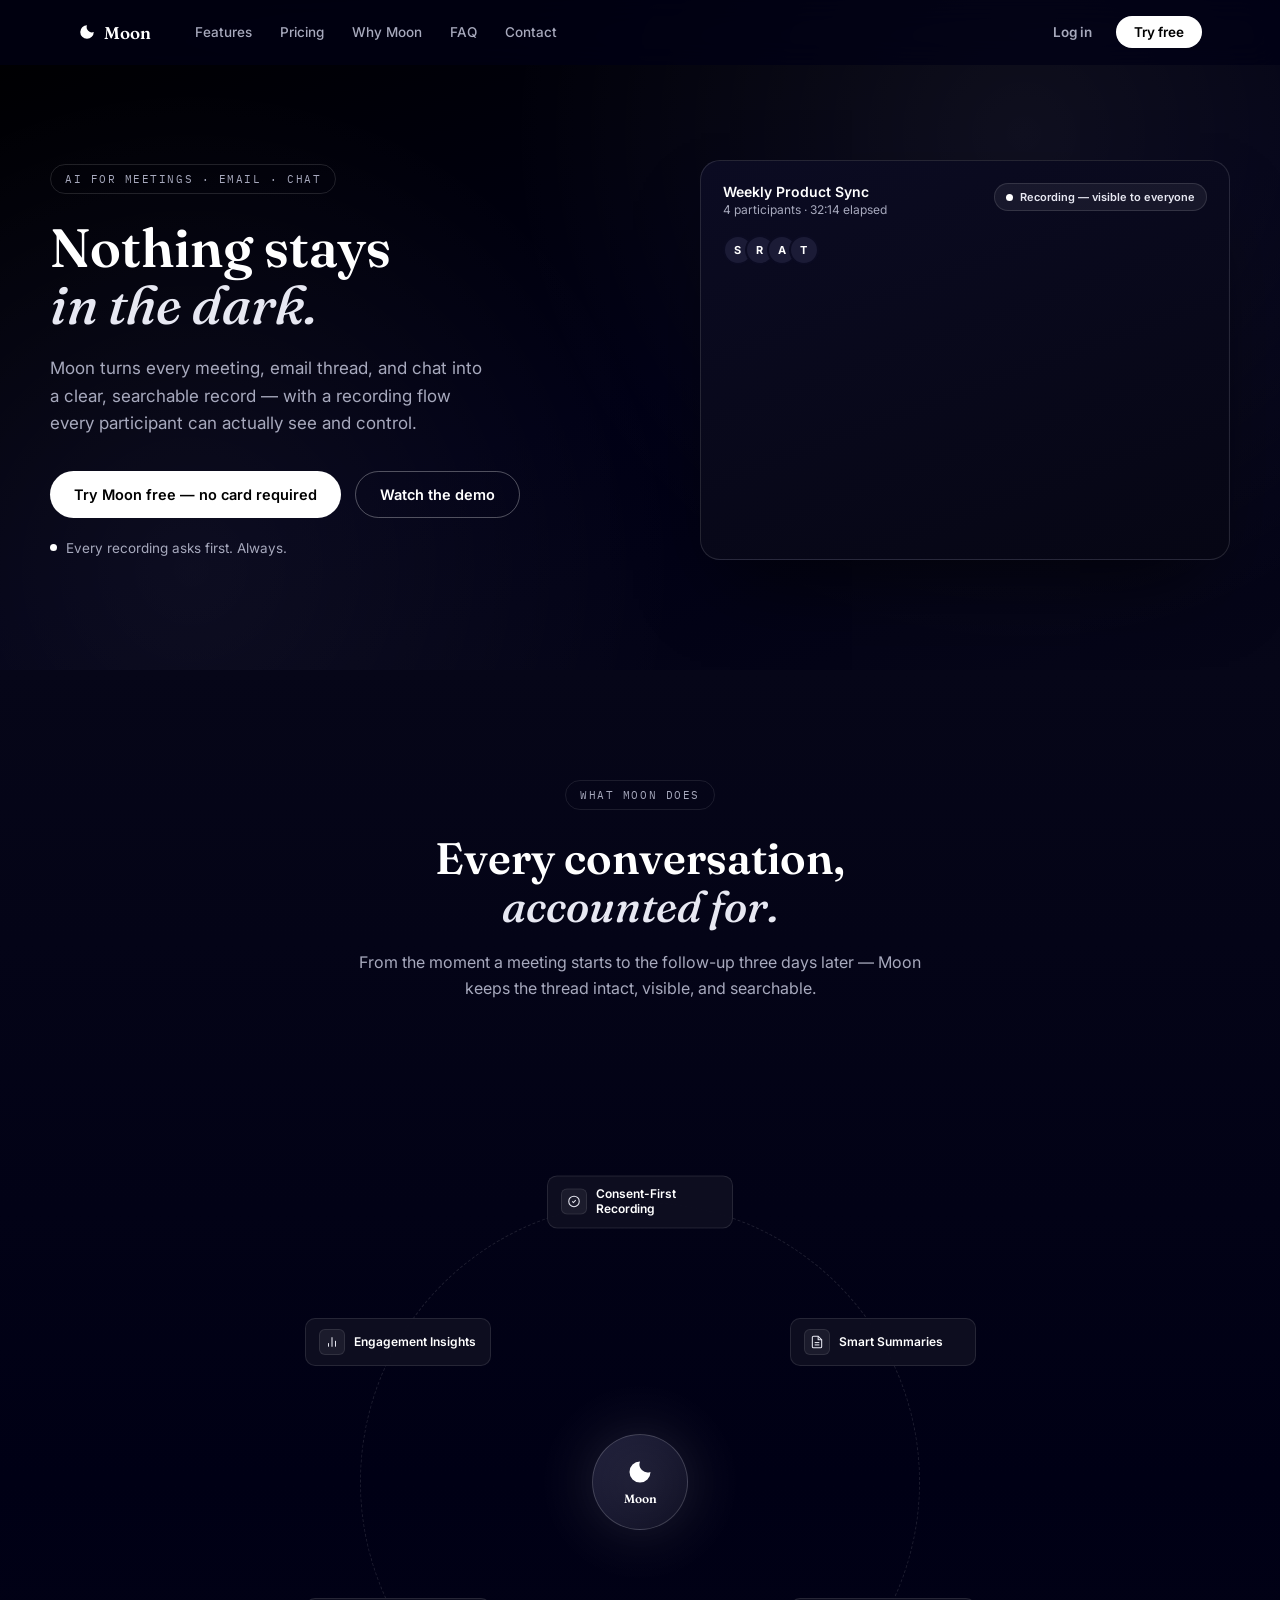
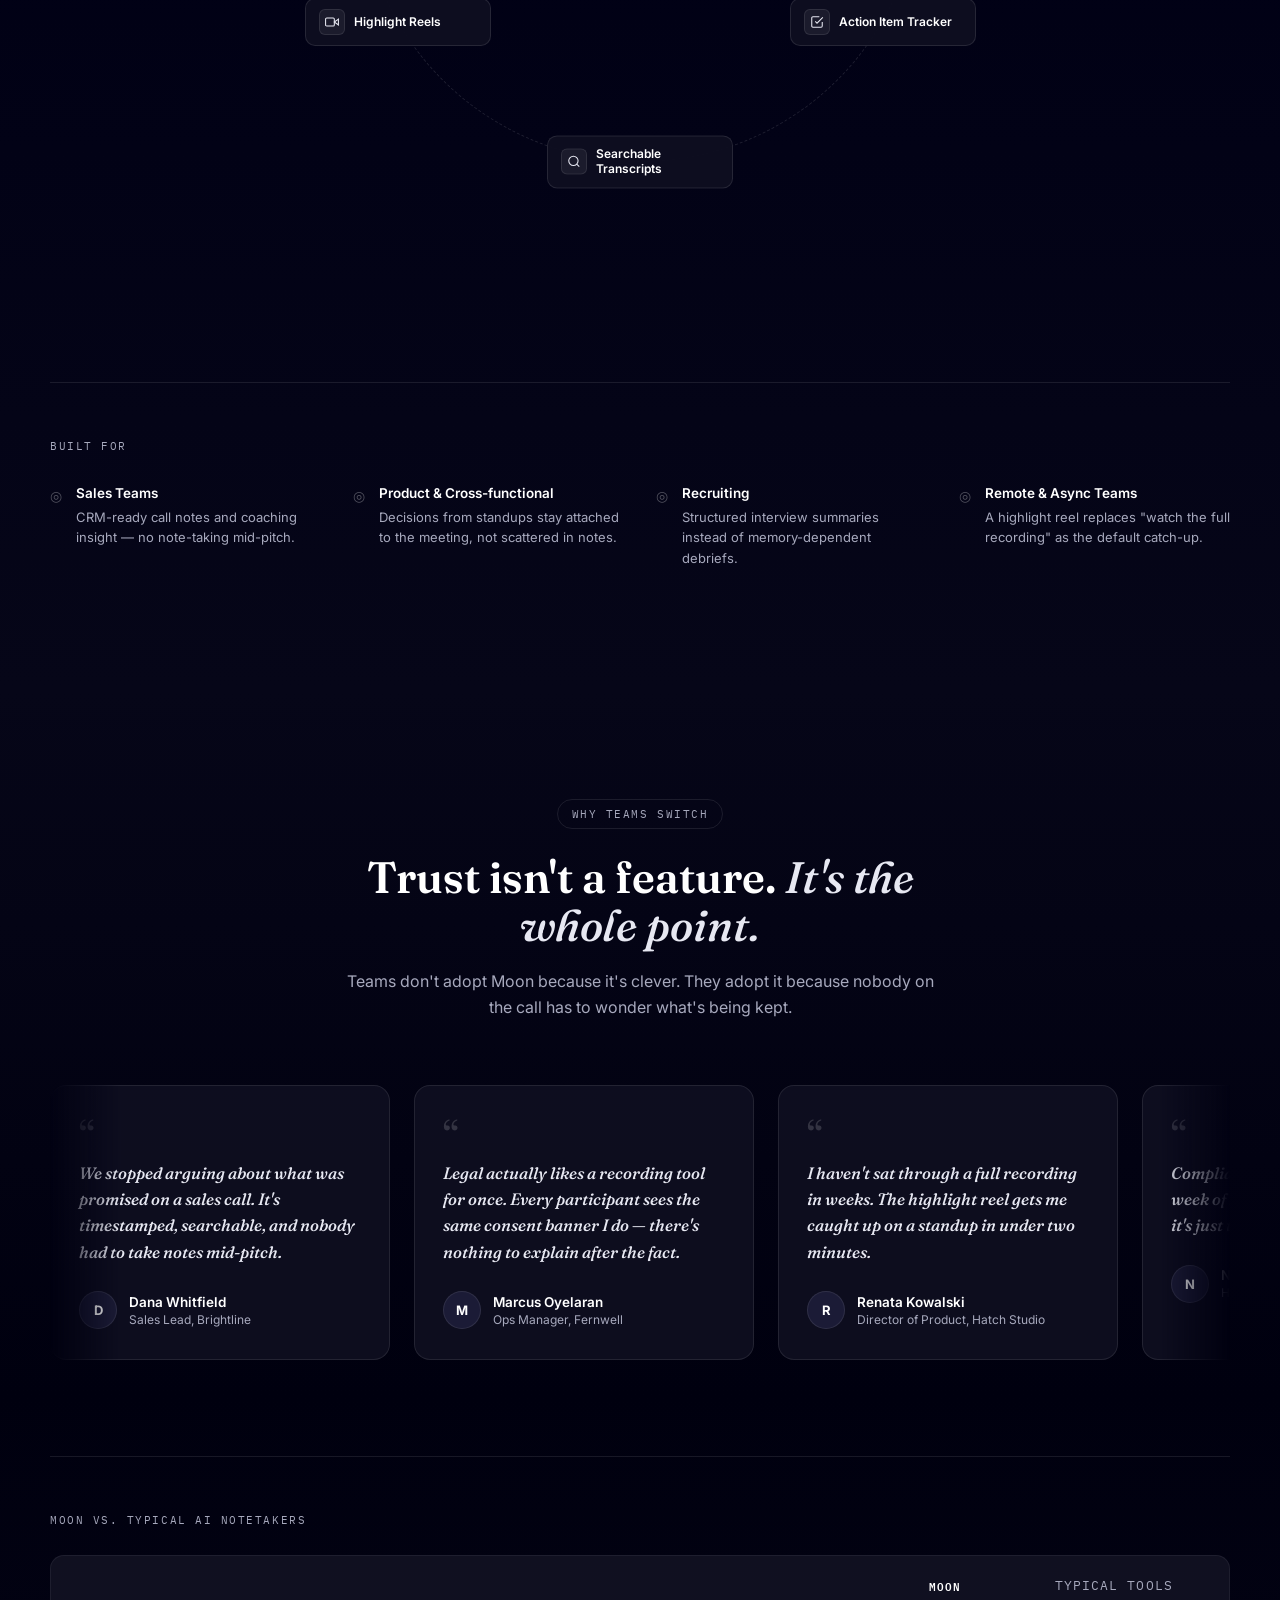
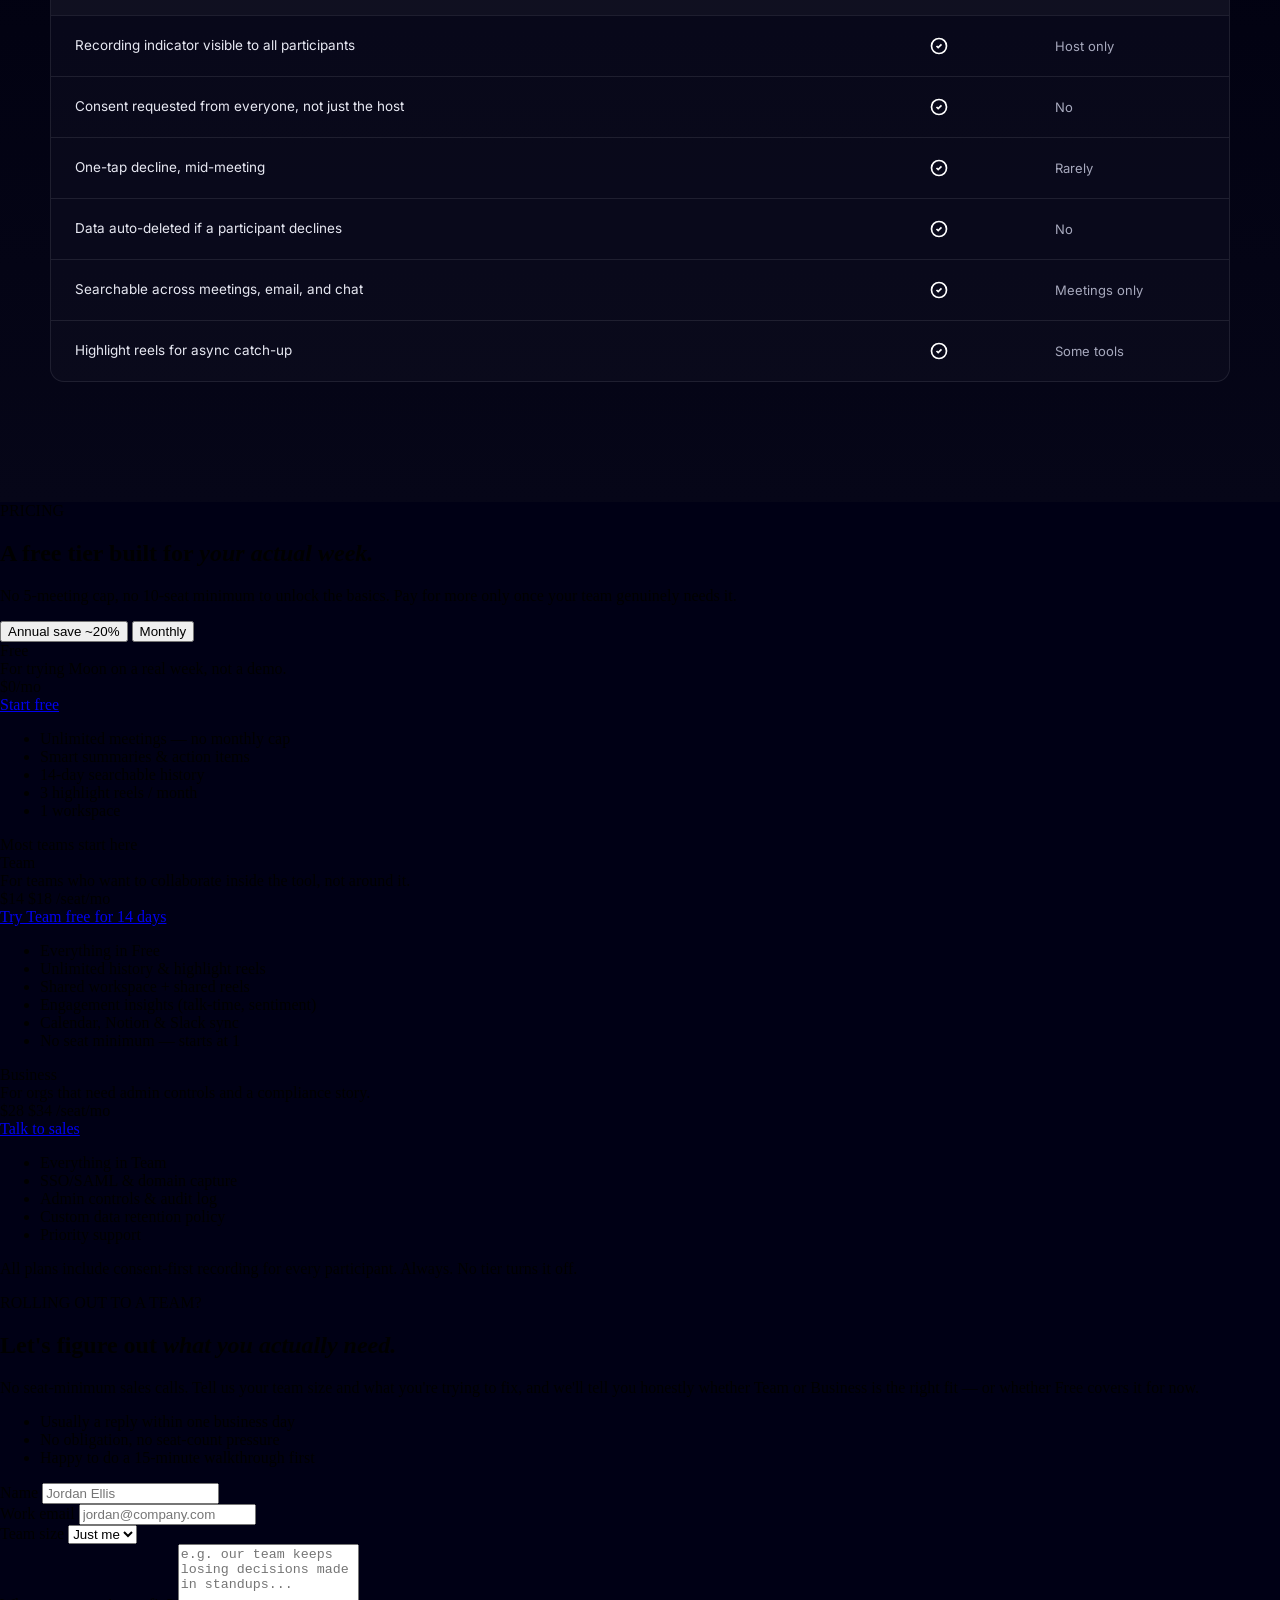
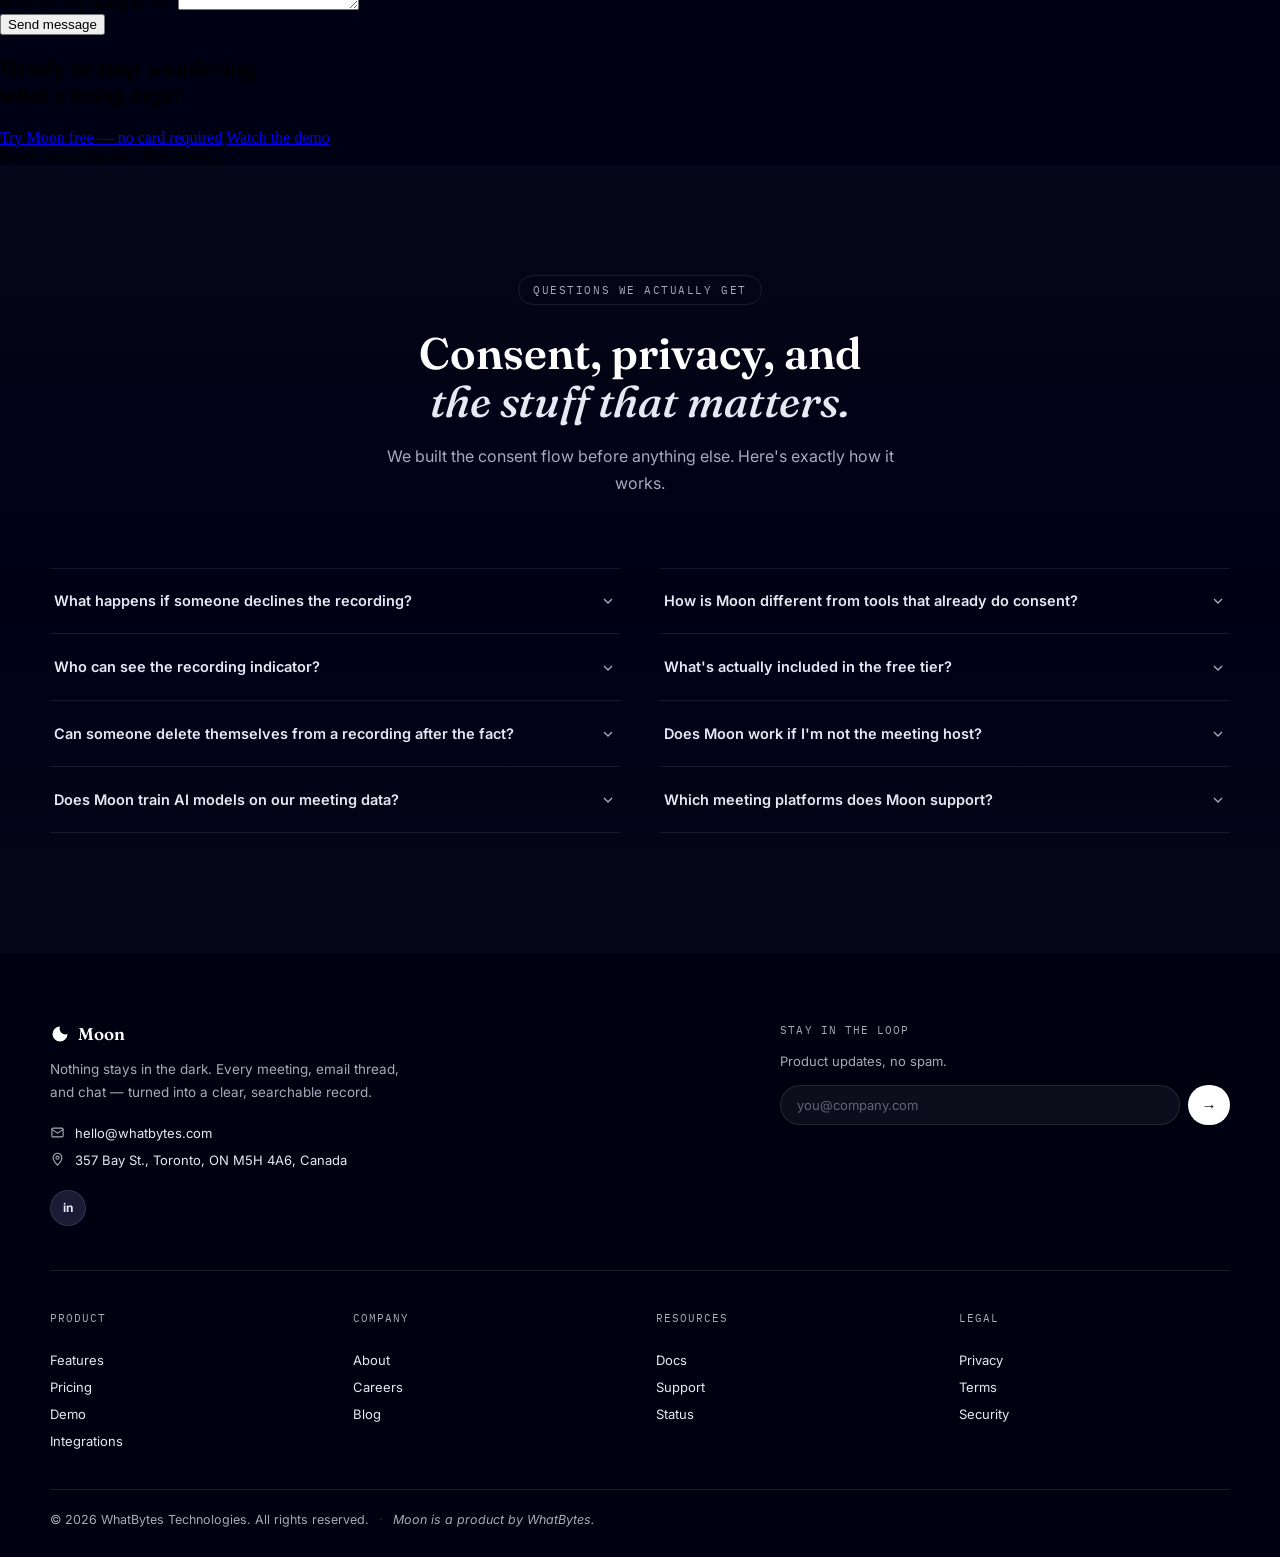
==== index.html @ 9cfecbdf "Add files via upload" ====
<!DOCTYPE html>
<html lang="en">
<head>
  <meta charset="UTF-8">
  <meta name="viewport" content="width=device-width, initial-scale=1.0">
  <meta name="description" content="Moon turns every meeting, email thread, and chat into a clear, searchable record — with a recording flow every participant can actually see and control.">
  <title>Moon — Nothing stays in the dark.</title>
  <style>
    /* Global reset / base — keeps sections stitched flush */
    *, *::before, *::after { box-sizing: border-box; }
    html { scroll-behavior: smooth; }
    body {
      margin: 0;
      padding: 0;
      background: #000015;
      -webkit-font-smoothing: antialiased;
      -moz-osx-font-smoothing: grayscale;
    }
    /* Push hero content below sticky nav */
    #mhHero { padding-top: calc(96px + 64px); }
    /* Offset anchor targets so sticky nav doesn't cover them */
    [id] { scroll-margin-top: 80px; }
  </style>
</head>
<body>



<!-- ===================== NAVBAR ===================== -->
<header class="mnav-header" id="mnavHeader">
  <div class="mnav-wrap">
    <a class="mnav-logo" href="#">
      <svg width="18" height="18" viewBox="0 0 24 24"><path d="M12 3a9 9 0 1 0 9 9 7 7 0 0 1-9-9z" fill="#fff"/></svg>
      <span>Moon</span>
    </a>

    <nav class="mnav-links" id="mnavLinks" aria-label="Primary navigation">
      <a href="#mfFeatures">Features</a>
      <a href="#mprPricing">Pricing</a>
      <a href="#msSocial">Why Moon</a>
      <a href="#mfaqSection">FAQ</a>
      <a href="#mcoContact">Contact</a>
    </nav>

    <div class="mnav-actions">
      <a href="#" class="mnav-btn-ghost">Log in</a>
      <a href="#" class="mnav-btn-primary">Try free</a>
    </div>

    <button class="mnav-burger" id="mnavBurger" aria-label="Open menu" aria-expanded="false" aria-controls="mnavLinks">
      <span></span><span></span><span></span>
    </button>
  </div>
</header>

<style>
@import url('https://fonts.googleapis.com/css2?family=Fraunces:ital,opsz,wght@0,9..144,600;1,9..144,500&family=Inter:wght@400;500;600;700&family=IBM+Plex+Mono:wght@500&display=swap');

.mnav-header {
  --line: rgba(255,255,255,0.1);
  --white: #fff;
  --muted: #A7A9BD;
  position: fixed;
  top: 0; left: 0; right: 0;
  z-index: 100;
  background: rgba(0, 0, 21, 0.72);
  backdrop-filter: blur(14px);
  -webkit-backdrop-filter: blur(14px);
  border-bottom: 1px solid transparent;
  transition: border-color 0.3s ease, background 0.3s ease;
  font-family: 'Inter', sans-serif;
  box-sizing: border-box;
}
.mnav-header * { box-sizing: border-box; }

.mnav-header.mnav-scrolled {
  background: rgba(0, 0, 21, 0.92);
  border-bottom-color: var(--line);
}

.mnav-wrap {
  max-width: 1180px;
  margin: 0 auto;
  padding: 0 28px;
  height: 64px;
  display: flex;
  align-items: center;
  gap: 32px;
}

.mnav-logo {
  display: flex;
  align-items: center;
  gap: 8px;
  font-family: 'Fraunces', serif;
  font-weight: 600;
  font-size: 17px;
  color: var(--white);
  text-decoration: none;
  flex-shrink: 0;
}
.mnav-logo:hover { opacity: 0.85; }

.mnav-links {
  display: flex;
  align-items: center;
  gap: 4px;
  flex: 1;
}
.mnav-links a {
  font-size: 13.5px;
  font-weight: 500;
  color: var(--muted);
  text-decoration: none;
  padding: 7px 12px;
  border-radius: 999px;
  transition: color 0.2s ease, background 0.2s ease;
}
.mnav-links a:hover {
  color: var(--white);
  background: rgba(255,255,255,0.06);
}

.mnav-actions {
  display: flex;
  align-items: center;
  gap: 8px;
  flex-shrink: 0;
}
.mnav-btn-ghost {
  font-size: 13.5px;
  font-weight: 600;
  color: var(--muted);
  text-decoration: none;
  padding: 8px 16px;
  border-radius: 999px;
  transition: color 0.2s ease;
}
.mnav-btn-ghost:hover { color: var(--white); }

.mnav-btn-primary {
  font-size: 13.5px;
  font-weight: 600;
  color: #000;
  background: var(--white);
  text-decoration: none;
  padding: 8px 18px;
  border-radius: 999px;
  transition: transform 0.2s ease, opacity 0.2s ease;
}
.mnav-btn-primary:hover { transform: translateY(-1px); opacity: 0.92; }

/* Burger (mobile only) */
.mnav-burger {
  display: none;
  flex-direction: column;
  justify-content: center;
  gap: 5px;
  width: 36px; height: 36px;
  background: transparent;
  border: none;
  cursor: pointer;
  padding: 6px;
  margin-left: auto;
}
.mnav-burger span {
  display: block;
  height: 1.5px;
  background: var(--white);
  border-radius: 2px;
  transition: transform 0.25s ease, opacity 0.25s ease;
}

/* open state */
.mnav-header.mnav-open .mnav-burger span:nth-child(1) { transform: translateY(6.5px) rotate(45deg); }
.mnav-header.mnav-open .mnav-burger span:nth-child(2) { opacity: 0; }
.mnav-header.mnav-open .mnav-burger span:nth-child(3) { transform: translateY(-6.5px) rotate(-45deg); }

@media (max-width: 860px) {
  .mnav-burger { display: flex; }
  .mnav-actions { display: none; }

  .mnav-links {
    position: fixed;
    top: 64px; left: 0; right: 0;
    flex-direction: column;
    align-items: flex-start;
    gap: 0;
    background: rgba(0,0,21,0.97);
    backdrop-filter: blur(16px);
    -webkit-backdrop-filter: blur(16px);
    border-bottom: 1px solid var(--line);
    padding: 16px 18px 24px;
    transform: translateY(-110%);
    opacity: 0;
    pointer-events: none;
    transition: transform 0.35s cubic-bezier(.2,.8,.2,1), opacity 0.25s ease;
  }
  .mnav-header.mnav-open .mnav-links {
    transform: translateY(0);
    opacity: 1;
    pointer-events: auto;
  }
  .mnav-links a {
    width: 100%;
    padding: 13px 14px;
    font-size: 15px;
    border-radius: 10px;
  }
  .mnav-links::after {
    content: '';
    display: block;
    height: 1px;
    background: var(--line);
    margin: 10px 14px 14px;
    width: calc(100% - 28px);
  }
}

@media (max-width: 480px) {
  .mnav-wrap { padding: 0 18px; }
}
</style>

<script>
(function(){
  var header = document.getElementById('mnavHeader');
  var burger = document.getElementById('mnavBurger');

  // Scroll state
  window.addEventListener('scroll', function(){
    if(window.scrollY > 20){
      header.classList.add('mnav-scrolled');
    } else {
      header.classList.remove('mnav-scrolled');
    }
  }, { passive: true });

  // Mobile menu toggle
  burger.addEventListener('click', function(){
    var isOpen = header.classList.toggle('mnav-open');
    burger.setAttribute('aria-expanded', isOpen ? 'true' : 'false');
  });

  // Close on nav link click (mobile)
  document.querySelectorAll('.mnav-links a').forEach(function(link){
    link.addEventListener('click', function(){
      header.classList.remove('mnav-open');
      burger.setAttribute('aria-expanded', 'false');
    });
  });
})();
</script>

<!-- ===================== HERO ===================== -->
<section class="mh-hero" id="mhHero">
  <div class="mh-bg-glow"></div>
  <div class="mh-wrap">
    <div class="mh-copy">
      <span class="mh-eyebrow">AI FOR MEETINGS · EMAIL · CHAT</span>
      <h1 class="mh-headline">Nothing stays<br><em>in the dark.</em></h1>
      <p class="mh-sub">Moon turns every meeting, email thread, and chat into a clear, searchable record — with a recording flow every participant can actually see and control.</p>
      <div class="mh-ctas">
        <a href="#" class="mh-btn mh-btn-primary">Try Moon free — no card required</a>
        <a href="#" class="mh-btn mh-btn-ghost">Watch the demo</a>
      </div>
      <div class="mh-trust"><span class="mh-trust-dot"></span>Every recording asks first. Always.</div>
    </div>

    <div class="mh-stage">
      <div class="mh-call" id="mhCall">
        <div class="mh-call-head">
          <div>
            <div class="mh-call-title">Weekly Product Sync</div>
            <div class="mh-call-sub">4 participants · 32:14 elapsed</div>
          </div>
          <div class="mh-rec-pill" id="mhRecPill"><span class="mh-rec-dot"></span><span>Recording — visible to everyone</span></div>
        </div>

        <div class="mh-avatars">
          <div class="mh-av">S</div>
          <div class="mh-av">R</div>
          <div class="mh-av">A</div>
          <div class="mh-av">T</div>
        </div>

        <div class="mh-modal" id="mhModal">
          <p class="mh-modal-text">Moon would like to record this meeting — visible to all participants.</p>
          <div class="mh-modal-actions">
            <button class="mh-modal-decline">Decline</button>
            <button class="mh-modal-allow" id="mhAllowBtn">Allow</button>
          </div>
          <div class="mh-cursor" id="mhCursor"></div>
        </div>

        <div class="mh-assistant" id="mhAssistant">
          <div class="mh-assistant-head">
            <svg width="16" height="16" viewBox="0 0 24 24"><path d="M12 3a9 9 0 1 0 9 9 7 7 0 0 1-9-9z" fill="#fff"/></svg>
            <span>Moon</span>
          </div>
          <div class="mh-assistant-msg" id="mhMsg"></div>
          <div class="mh-options" id="mhOptions">
            <div class="mh-option">Watch highlight reel</div>
            <div class="mh-option">Flashcards from past meetings</div>
            <div class="mh-option">Pending tasks</div>
          </div>
        </div>
      </div>
    </div>
  </div>
</section>

<style>
@import url('https://fonts.googleapis.com/css2?family=Fraunces:ital,opsz,wght@0,9..144,600;0,9..144,700;1,9..144,500&family=Inter:wght@400;500;600;700&family=IBM+Plex+Mono:wght@500&display=swap');

.mh-hero{
  --navy:#000015;
  --navy2:#0B0B22;
  --line:rgba(255,255,255,0.12);
  --white:#FFFFFF;
  --muted:#A7A9BD;
  position:relative;
  background:
    radial-gradient(circle at 80% 20%, rgba(255,255,255,0.06), transparent 45%),
    linear-gradient(160deg, #000000 0%, var(--navy) 55%, #060618 100%);
  padding:96px 28px 110px;
  overflow:hidden;
  font-family:'Inter',sans-serif;
  box-sizing:border-box;
}
.mh-hero *{box-sizing:border-box;}
.mh-bg-glow{
  position:absolute; inset:0; pointer-events:none;
  background:radial-gradient(circle at 15% 85%, rgba(255,255,255,0.05), transparent 40%);
}
.mh-wrap{
  position:relative; z-index:1;
  max-width:1180px; margin:0 auto;
  display:grid; grid-template-columns:1.05fr 0.95fr; gap:64px; align-items:center;
}
.mh-eyebrow{
  display:inline-block; font-family:'IBM Plex Mono',monospace; font-size:11px; letter-spacing:0.14em;
  color:var(--muted); border:1px solid var(--line); padding:7px 14px; border-radius:999px; margin-bottom:26px;
}
.mh-headline{
  font-family:'Fraunces',serif; font-weight:600; font-size:54px; line-height:1.05; color:var(--white);
  margin:0 0 22px;
}
.mh-headline em{ font-style:italic; font-weight:500; color:#E7E8F2; }
.mh-sub{
  font-size:17px; line-height:1.6; color:var(--muted); max-width:440px; margin:0 0 34px;
}
.mh-ctas{ display:flex; gap:14px; flex-wrap:wrap; margin-bottom:22px; }
.mh-btn{
  display:inline-flex; align-items:center; justify-content:center; padding:14px 24px; border-radius:999px;
  font-family:'Inter',sans-serif; font-weight:600; font-size:14.5px; text-decoration:none; transition:transform .2s ease, opacity .2s ease;
  white-space:nowrap;
}
.mh-btn:hover{ transform:translateY(-2px); }
.mh-btn-primary{ background:var(--white); color:#000; }
.mh-btn-ghost{ background:transparent; color:var(--white); border:1px solid rgba(255,255,255,0.3); }
.mh-trust{ display:flex; align-items:center; gap:9px; font-size:13.5px; color:var(--muted); }
.mh-trust-dot{
  width:7px; height:7px; border-radius:50%; background:#fff;
  box-shadow:0 0 0 0 rgba(255,255,255,0.5); animation:mhPulse 2s infinite;
}

/* ---- stage / call card ---- */
.mh-stage{ position:relative; }
.mh-call{
  background:linear-gradient(160deg, var(--navy2), #060614);
  border:1px solid var(--line); border-radius:20px; padding:22px;
  box-shadow:0 40px 80px -30px rgba(0,0,0,0.7);
  position:relative; min-height:400px; overflow:hidden;
}
.mh-call-head{ display:flex; justify-content:space-between; align-items:flex-start; margin-bottom:18px; gap:10px; flex-wrap:wrap; }
.mh-call-title{ font-size:14px; font-weight:600; color:var(--white); }
.mh-call-sub{ font-size:12px; color:var(--muted); margin-top:2px; }
.mh-rec-pill{
  display:flex; align-items:center; gap:7px; background:rgba(255,255,255,0.06); border:1px solid var(--line);
  color:#E7E8F2; padding:6px 11px; border-radius:999px; font-size:11px; font-weight:600;
  opacity:0; transition:opacity .5s ease;
}
.mh-rec-pill.mh-show{ opacity:1; }
.mh-rec-dot{ width:7px; height:7px; border-radius:50%; background:#fff; animation:mhPulse 1.7s infinite; }
.mh-avatars{ display:flex; margin-bottom:18px; }
.mh-av{
  width:30px; height:30px; border-radius:50%; background:#1B1B36; border:2px solid var(--navy2); margin-left:-8px;
  display:flex; align-items:center; justify-content:center; font-size:11px; font-weight:700; color:#fff;
}
.mh-av:first-child{ margin-left:0; }

/* ---- consent modal ---- */
.mh-modal{
  position:absolute; left:22px; right:22px; bottom:22px;
  background:rgba(15,15,32,0.92); backdrop-filter:blur(6px);
  border:1px solid var(--line); border-radius:14px; padding:20px;
  transform:translateY(140%); opacity:0; transition:transform .55s cubic-bezier(.2,.8,.2,1), opacity .4s ease;
}
.mh-modal.mh-show{ transform:translateY(0); opacity:1; }
.mh-modal-text{ font-size:13.5px; color:#E7E8F2; margin:0 0 16px; line-height:1.5; }
.mh-modal-actions{ display:flex; gap:10px; }
.mh-modal-decline, .mh-modal-allow{
  font-family:'Inter',sans-serif; font-size:12.5px; font-weight:600; padding:9px 16px; border-radius:999px; cursor:pointer; border:none;
}
.mh-modal-decline{ background:transparent; border:1px solid rgba(255,255,255,0.25); color:var(--muted); }
.mh-modal-allow{ background:var(--white); color:#000; position:relative; }
.mh-modal-allow.mh-clicked{ animation:mhClick .25s ease; }
.mh-cursor{
  position:absolute; width:14px; height:14px; border-radius:50%;
  background:rgba(255,255,255,0.9); box-shadow:0 0 0 4px rgba(255,255,255,0.15);
  opacity:0; pointer-events:none; transition:left .9s cubic-bezier(.4,0,.2,1), top .9s cubic-bezier(.4,0,.2,1), opacity .3s ease;
  z-index:5;
}
.mh-cursor.mh-show{ opacity:1; }

/* ---- assistant panel ---- */
.mh-assistant{
  position:absolute; top:108px; right:0; bottom:0; width:78%;
  background:linear-gradient(160deg, #0E0E26, #050512);
  border-left:1px solid var(--line); border-top:1px solid var(--line); padding:20px;
  transform:translateX(100%); transition:transform .6s cubic-bezier(.2,.8,.2,1);
}
.mh-assistant.mh-show{ transform:translateX(0); }
.mh-assistant-head{ display:flex; align-items:center; gap:8px; color:#fff; font-weight:600; font-size:13px; margin-bottom:22px; }
.mh-assistant-msg{
  font-family:'Fraunces',serif; font-style:italic; font-size:19px; color:#fff; min-height:32px; margin-bottom:24px;
}
.mh-assistant-msg::after{ content:''; }
.mh-options{ display:flex; flex-direction:column; gap:10px; }
.mh-option{
  background:rgba(255,255,255,0.05); border:1px solid var(--line); border-radius:10px; padding:12px 14px;
  font-size:12.5px; color:#E7E8F2; opacity:0; transform:translateY(8px); transition:opacity .4s ease, transform .4s ease, background .2s ease;
}
.mh-option:hover{ background:rgba(255,255,255,0.09); }
.mh-option.mh-show{ opacity:1; transform:translateY(0); }

@keyframes mhPulse{
  0%{ box-shadow:0 0 0 0 rgba(255,255,255,0.45); }
  70%{ box-shadow:0 0 0 9px rgba(255,255,255,0); }
  100%{ box-shadow:0 0 0 0 rgba(255,255,255,0); }
}
@keyframes mhClick{
  0%{ transform:scale(1); } 50%{ transform:scale(0.92); } 100%{ transform:scale(1); }
}

@media (max-width:900px){
  .mh-wrap{ grid-template-columns:1fr; gap:48px; }
  .mh-headline{ font-size:38px; }
  .mh-call{ min-height:360px; }
}
@media (max-width:480px){
  .mh-hero{ padding:72px 18px 80px; }
  .mh-headline{ font-size:32px; }
  .mh-btn{ width:100%; }
  .mh-ctas{ flex-direction:column; }
}
</style>

<script>
(function(){
  var call = document.getElementById('mhCall');
  var modal = document.getElementById('mhModal');
  var cursor = document.getElementById('mhCursor');
  var allowBtn = document.getElementById('mhAllowBtn');
  var recPill = document.getElementById('mhRecPill');
  var assistant = document.getElementById('mhAssistant');
  var msgEl = document.getElementById('mhMsg');
  var optionsWrap = document.getElementById('mhOptions');
  var options = optionsWrap.querySelectorAll('.mh-option');

  var message = "Hey — what do you need?";

  function resetStage(){
    modal.classList.remove('mh-show');
    cursor.classList.remove('mh-show');
    allowBtn.classList.remove('mh-clicked');
    recPill.classList.remove('mh-show');
    assistant.classList.remove('mh-show');
    msgEl.textContent = '';
    options.forEach(function(o){ o.classList.remove('mh-show'); });
  }

  function typeMessage(text, el, speed, cb){
    var i = 0;
    function step(){
      if(i <= text.length){
        el.textContent = text.slice(0, i);
        i++;
        setTimeout(step, speed);
      } else if (cb) { cb(); }
    }
    step();
  }

  function placeCursorOnAllow(){
    var callRect = call.getBoundingClientRect();
    var btnRect = allowBtn.getBoundingClientRect();
    cursor.style.left = (btnRect.left - callRect.left + btnRect.width/2 - 7) + 'px';
    cursor.style.top = (btnRect.top - callRect.top - 30) + 'px';
    cursor.classList.add('mh-show');
    requestAnimationFrame(function(){
      requestAnimationFrame(function(){
        cursor.style.left = (btnRect.left - callRect.left + btnRect.width/2 - 7) + 'px';
        cursor.style.top = (btnRect.top - callRect.top + btnRect.height/2 - 7) + 'px';
      });
    });
  }

  function runLoop(){
    resetStage();
    setTimeout(function(){ modal.classList.add('mh-show'); }, 600);
    setTimeout(function(){ placeCursorOnAllow(); }, 1500);
    setTimeout(function(){
      allowBtn.classList.add('mh-clicked');
      modal.classList.remove('mh-show');
      cursor.classList.remove('mh-show');
    }, 2500);
    setTimeout(function(){ recPill.classList.add('mh-show'); }, 2950);
    setTimeout(function(){ assistant.classList.add('mh-show'); }, 3600);
    setTimeout(function(){ typeMessage(message, msgEl, 35); }, 4200);
    setTimeout(function(){
      options.forEach(function(o, idx){
        setTimeout(function(){ o.classList.add('mh-show'); }, idx * 150);
      });
    }, 5600);
    setTimeout(runLoop, 9200);
  }

  // pause loop when off-screen to save resources
  var started = false;
  var obs = new IntersectionObserver(function(entries){
    entries.forEach(function(e){
      if(e.isIntersecting && !started){ started = true; runLoop(); }
    });
  }, { threshold: 0.2 });
  obs.observe(call);
})();
</script>

<!-- ===================== FEATURES ===================== -->
<section class="mf-features" id="mfFeatures">
  <div class="mf-wrap">

    <div class="mf-header">
      <span class="mf-eyebrow">WHAT MOON DOES</span>
      <h2 class="mf-headline">Every conversation, <em>accounted for.</em></h2>
      <p class="mf-sub">From the moment a meeting starts to the follow-up three days later — Moon keeps the thread intact, visible, and searchable.</p>
    </div>

    <div class="mf-orbit-scene">
      <div class="mf-orbit-ring"></div>

      <div class="mf-moon-center">
        <div class="mf-moon-glow"></div>
        <div class="mf-moon-core">
          <svg width="28" height="28" viewBox="0 0 24 24"><path d="M12 3a9 9 0 1 0 9 9 7 7 0 0 1-9-9z" fill="#fff"/></svg>
          <span>Moon</span>
        </div>
      </div>

      <!-- 12 o'clock -->
      <div class="mf-feat mf-feat--12">
        <div class="mf-feat-inner">
          <div class="mf-feat-icon"><svg width="14" height="14" viewBox="0 0 24 24" fill="none" stroke="currentColor" stroke-width="1.8"><circle cx="12" cy="12" r="9"/><path d="M9 12l2 2 4-4"/></svg></div>
          <div class="mf-feat-title">Consent-First Recording</div>
        </div>
        <div class="mf-feat-desc">Visible indicator + one-tap opt-out for every participant, every time.</div>
      </div>

      <!-- 2 o'clock -->
      <div class="mf-feat mf-feat--2">
        <div class="mf-feat-inner">
          <div class="mf-feat-icon"><svg width="14" height="14" viewBox="0 0 24 24" fill="none" stroke="currentColor" stroke-width="1.8"><path d="M14 2H6a2 2 0 0 0-2 2v16a2 2 0 0 0 2 2h12a2 2 0 0 0 2-2V8z"/><polyline points="14 2 14 8 20 8"/><line x1="16" y1="13" x2="8" y2="13"/><line x1="16" y1="17" x2="8" y2="17"/></svg></div>
          <div class="mf-feat-title">Smart Summaries</div>
        </div>
        <div class="mf-feat-desc">Decisions & next steps, exportable to Notion or doc in one click.</div>
      </div>

      <!-- 4 o'clock -->
      <div class="mf-feat mf-feat--4">
        <div class="mf-feat-inner">
          <div class="mf-feat-icon"><svg width="14" height="14" viewBox="0 0 24 24" fill="none" stroke="currentColor" stroke-width="1.8"><polyline points="9 11 12 14 22 4"/><path d="M21 12v7a2 2 0 0 1-2 2H5a2 2 0 0 1-2-2V5a2 2 0 0 1 2-2h11"/></svg></div>
          <div class="mf-feat-title">Action Item Tracker</div>
        </div>
        <div class="mf-feat-desc">Auto-detected tasks, assigned to an owner and synced to your team's tools.</div>
      </div>

      <!-- 6 o'clock -->
      <div class="mf-feat mf-feat--6">
        <div class="mf-feat-inner">
          <div class="mf-feat-icon"><svg width="14" height="14" viewBox="0 0 24 24" fill="none" stroke="currentColor" stroke-width="1.8"><circle cx="11" cy="11" r="8"/><line x1="21" y1="21" x2="16.65" y2="16.65"/></svg></div>
          <div class="mf-feat-title">Searchable Transcripts</div>
        </div>
        <div class="mf-feat-desc">Jump to any moment said, across every meeting you've ever had.</div>
      </div>

      <!-- 8 o'clock -->
      <div class="mf-feat mf-feat--8">
        <div class="mf-feat-inner">
          <div class="mf-feat-icon"><svg width="14" height="14" viewBox="0 0 24 24" fill="none" stroke="currentColor" stroke-width="1.8"><polygon points="23 7 16 12 23 17 23 7"/><rect x="1" y="5" width="15" height="14" rx="2" ry="2"/></svg></div>
          <div class="mf-feat-title">Highlight Reels</div>
        </div>
        <div class="mf-feat-desc">2-min auto recap of any meeting, shareable in one click.</div>
      </div>

      <!-- 10 o'clock -->
      <div class="mf-feat mf-feat--10">
        <div class="mf-feat-inner">
          <div class="mf-feat-icon"><svg width="14" height="14" viewBox="0 0 24 24" fill="none" stroke="currentColor" stroke-width="1.8"><path d="M18 20V10"/><path d="M12 20V4"/><path d="M6 20v-6"/></svg></div>
          <div class="mf-feat-title">Engagement Insights</div>
        </div>
        <div class="mf-feat-desc">Talk-time & sentiment trends so teams run better meetings.</div>
      </div>

    </div>

    <!-- Use cases -->
    <div class="mf-usecases">
      <div class="mf-usecases-label">BUILT FOR</div>
      <div class="mf-usecases-grid">
        <div class="mf-usecase"><span class="mf-usecase-icon">◎</span><div><div class="mf-usecase-title">Sales Teams</div><div class="mf-usecase-desc">CRM-ready call notes and coaching insight — no note-taking mid-pitch.</div></div></div>
        <div class="mf-usecase"><span class="mf-usecase-icon">◎</span><div><div class="mf-usecase-title">Product & Cross-functional</div><div class="mf-usecase-desc">Decisions from standups stay attached to the meeting, not scattered in notes.</div></div></div>
        <div class="mf-usecase"><span class="mf-usecase-icon">◎</span><div><div class="mf-usecase-title">Recruiting</div><div class="mf-usecase-desc">Structured interview summaries instead of memory-dependent debriefs.</div></div></div>
        <div class="mf-usecase"><span class="mf-usecase-icon">◎</span><div><div class="mf-usecase-title">Remote & Async Teams</div><div class="mf-usecase-desc">A highlight reel replaces "watch the full recording" as the default catch-up.</div></div></div>
      </div>
    </div>

  </div>
</section>

<style>
@import url('https://fonts.googleapis.com/css2?family=Fraunces:ital,opsz,wght@0,9..144,600;1,9..144,500&family=Inter:wght@400;500;600;700&family=IBM+Plex+Mono:wght@500&display=swap');

.mf-features {
  --navy: #000015;
  --line: rgba(255,255,255,0.09);
  --white: #fff;
  --muted: #A7A9BD;
  background: linear-gradient(180deg, #060618 0%, var(--navy) 50%, #060618 100%);
  padding: 110px 28px 120px;
  font-family: 'Inter', sans-serif;
  box-sizing: border-box;
}
.mf-features * { box-sizing: border-box; }
.mf-wrap { max-width: 1180px; margin: 0 auto; }

.mf-header { text-align: center; max-width: 600px; margin: 0 auto 80px; }
.mf-eyebrow {
  display: inline-block; font-family: 'IBM Plex Mono', monospace;
  font-size: 11px; letter-spacing: 0.14em; color: var(--muted);
  border: 1px solid var(--line); padding: 7px 14px; border-radius: 999px; margin-bottom: 24px;
}
.mf-headline { font-family: 'Fraunces', serif; font-weight: 600; font-size: 44px; line-height: 1.1; color: var(--white); margin: 0 0 18px; }
.mf-headline em { font-style: italic; font-weight: 500; color: #E7E8F2; }
.mf-sub { font-size: 16px; line-height: 1.65; color: var(--muted); margin: 0; }

/* Orbit scene — 800x800 box, orbit radius 280px, center at 400,400 */
.mf-orbit-scene {
  position: relative;
  width: 800px;
  height: 800px;
  margin: 0 auto 100px;
}

.mf-orbit-ring {
  position: absolute;
  top: 50%; left: 50%;
  width: 560px; height: 560px;
  margin-top: -280px; margin-left: -280px;
  border-radius: 50%;
  border: 1px dashed rgba(255,255,255,0.11);
  pointer-events: none;
}

.mf-moon-center {
  position: absolute; top: 50%; left: 50%;
  transform: translate(-50%, -50%);
  z-index: 2;
}
.mf-moon-glow {
  position: absolute; top: 50%; left: 50%;
  transform: translate(-50%,-50%);
  width: 200px; height: 200px; border-radius: 50%;
  background: radial-gradient(circle, rgba(255,255,255,0.06) 0%, transparent 70%);
  pointer-events: none;
}
.mf-moon-core {
  width: 96px; height: 96px; border-radius: 50%;
  background: linear-gradient(135deg, #1a1a35, #0a0a1f);
  border: 1px solid rgba(255,255,255,0.18);
  display: flex; flex-direction: column; align-items: center; justify-content: center; gap: 5px;
  box-shadow: 0 0 40px rgba(255,255,255,0.05);
}
.mf-moon-core span { font-family: 'Fraunces', serif; font-size: 12px; font-weight: 600; color: #fff; }

/* Cards */
.mf-feat {
  position: absolute;
  width: 186px;
  background: rgba(14,14,32,0.95);
  border: 1px solid rgba(255,255,255,0.1);
  border-radius: 10px;
  padding: 10px 13px;
  cursor: default;
  transition: border-color 0.2s ease, box-shadow 0.2s ease;
}
.mf-feat:hover {
  border-color: rgba(255,255,255,0.26);
  box-shadow: 0 0 18px rgba(255,255,255,0.04);
}
.mf-feat-inner { display: flex; align-items: center; gap: 9px; }
.mf-feat-icon {
  width: 26px; height: 26px; border-radius: 6px;
  background: rgba(255,255,255,0.06); border: 1px solid rgba(255,255,255,0.09);
  display: flex; align-items: center; justify-content: center;
  color: #E7E8F2; flex-shrink: 0;
}
.mf-feat-title { font-size: 12px; font-weight: 600; color: #fff; line-height: 1.3; }
.mf-feat-desc {
  font-size: 11.5px; line-height: 1.55; color: var(--muted);
  max-height: 0; overflow: hidden; opacity: 0; margin-top: 0;
  transition: max-height 0.3s ease, opacity 0.3s ease, margin-top 0.3s ease;
}
.mf-feat:hover .mf-feat-desc { max-height: 60px; opacity: 1; margin-top: 8px; }

/*
  Clock positions — every card's CENTER sits exactly on the ring.
  Orbit r=280, scene center=(400,400). Point = center + r*(sin θ, -cos θ).
  Each card is anchored with translate(-50%,-50%) so its true midpoint
  (not its corner) lands on the point — this keeps all six equidistant
  from center and keeps hover-expand symmetric instead of shifting the card.

  12  (θ=0)   → (400.0, 120.0)
   2  (θ=60)  → (642.5, 260.0)
   4  (θ=120) → (642.5, 540.0)
   6  (θ=180) → (400.0, 680.0)
   8  (θ=240) → (157.5, 540.0)
  10  (θ=300) → (157.5, 260.0)
*/

.mf-feat {
  transform: translate(-50%, -50%);
}
.mf-feat--12 { left: 400px;   top: 120px; }
.mf-feat--2  { left: 642.5px; top: 260px; }
.mf-feat--4  { left: 642.5px; top: 540px; }
.mf-feat--6  { left: 400px;   top: 680px; }
.mf-feat--8  { left: 157.5px; top: 540px; }
.mf-feat--10 { left: 157.5px; top: 260px; }

/* Use cases */
.mf-usecases { border-top: 1px solid var(--line); padding-top: 56px; }
.mf-usecases-label { font-family: 'IBM Plex Mono', monospace; font-size: 11px; letter-spacing: 0.14em; color: var(--muted); margin-bottom: 32px; }
.mf-usecases-grid { display: grid; grid-template-columns: repeat(4,1fr); gap: 32px; }
.mf-usecase { display: flex; gap: 14px; align-items: flex-start; }
.mf-usecase-icon { font-size: 14px; color: rgba(255,255,255,0.3); flex-shrink: 0; margin-top: 2px; }
.mf-usecase-title { font-size: 13.5px; font-weight: 600; color: var(--white); margin-bottom: 6px; }
.mf-usecase-desc { font-size: 13px; line-height: 1.6; color: var(--muted); }

/* Responsive */
@media (max-width: 860px) {
  .mf-orbit-scene { width: 100%; height: auto; display: grid; grid-template-columns: 1fr 1fr; gap: 10px; margin-bottom: 48px; }
  .mf-orbit-ring, .mf-moon-center { display: none; }
  .mf-feat { position: relative; top: auto !important; left: auto !important; right: auto !important; bottom: auto !important; transform: none !important; width: 100%; }
  .mf-feat-desc { max-height: 60px; opacity: 1; margin-top: 8px; }
  .mf-usecases-grid { grid-template-columns: repeat(2,1fr); gap: 20px; }
  .mf-headline { font-size: 34px; }
}
@media (max-width: 480px) {
  .mf-features { padding: 72px 18px 80px; }
  .mf-orbit-scene { grid-template-columns: 1fr; }
  .mf-usecases-grid { grid-template-columns: 1fr; }
  .mf-headline { font-size: 28px; }
}
</style>

<!-- ===================== SOCIAL PROOF ===================== -->
<section class="ms-social" id="msSocial">
  <div class="ms-wrap">

    <div class="ms-header">
      <span class="ms-eyebrow">WHY TEAMS SWITCH</span>
      <h2 class="ms-headline">Trust isn't a feature. <em>It's the whole point.</em></h2>
      <p class="ms-sub">Teams don't adopt Moon because it's clever. They adopt it because nobody on the call has to wonder what's being kept.</p>
    </div>

    <div class="ms-test-frame">
      <div class="ms-test-track">

        <div class="ms-test-card">
          <div class="ms-test-quote-mark">&ldquo;</div>
          <p class="ms-test-quote">We stopped arguing about what was promised on a sales call. It's timestamped, searchable, and nobody had to take notes mid-pitch.</p>
          <div class="ms-test-foot">
            <div class="ms-avatar">D</div>
            <div>
              <div class="ms-test-name">Dana Whitfield</div>
              <div class="ms-test-role">Sales Lead, Brightline</div>
            </div>
          </div>
        </div>

        <div class="ms-test-card">
          <div class="ms-test-quote-mark">&ldquo;</div>
          <p class="ms-test-quote">Legal actually likes a recording tool for once. Every participant sees the same consent banner I do — there's nothing to explain after the fact.</p>
          <div class="ms-test-foot">
            <div class="ms-avatar">M</div>
            <div>
              <div class="ms-test-name">Marcus Oyelaran</div>
              <div class="ms-test-role">Ops Manager, Fernwell</div>
            </div>
          </div>
        </div>

        <div class="ms-test-card">
          <div class="ms-test-quote-mark">&ldquo;</div>
          <p class="ms-test-quote">I haven't sat through a full recording in weeks. The highlight reel gets me caught up on a standup in under two minutes.</p>
          <div class="ms-test-foot">
            <div class="ms-avatar">R</div>
            <div>
              <div class="ms-test-name">Renata Kowalski</div>
              <div class="ms-test-role">Director of Product, Hatch Studio</div>
            </div>
          </div>
        </div>

        <div class="ms-test-card">
          <div class="ms-test-quote-mark">&ldquo;</div>
          <p class="ms-test-quote">Compliance review used to take a week of back-and-forth emails. Now it's just the transcript link.</p>
          <div class="ms-test-foot">
            <div class="ms-avatar">N</div>
            <div>
              <div class="ms-test-name">Naomi Castellano</div>
              <div class="ms-test-role">Head of Compliance, Larkspur Health</div>
            </div>
          </div>
        </div>

        <div class="ms-test-card">
          <div class="ms-test-quote-mark">&ldquo;</div>
          <p class="ms-test-quote">Our execs finally watch the highlight reel instead of skipping straight to my Slack recap.</p>
          <div class="ms-test-foot">
            <div class="ms-avatar">T</div>
            <div>
              <div class="ms-test-name">Theo Marchetti</div>
              <div class="ms-test-role">Chief of Staff, Verdant Systems</div>
            </div>
          </div>
        </div>

        <div class="ms-test-card">
          <div class="ms-test-quote-mark">&ldquo;</div>
          <p class="ms-test-quote">Async stand-ups stopped being guesswork once everyone could see who'd actually opted in.</p>
          <div class="ms-test-foot">
            <div class="ms-avatar">P</div>
            <div>
              <div class="ms-test-name">Priya Anand</div>
              <div class="ms-test-role">Engineering Manager, Northloop</div>
            </div>
          </div>
        </div>

        <!-- duplicate set — required for a seamless infinite loop, hidden from assistive tech -->
        <div class="ms-test-card" aria-hidden="true">
          <div class="ms-test-quote-mark">&ldquo;</div>
          <p class="ms-test-quote">We stopped arguing about what was promised on a sales call. It's timestamped, searchable, and nobody had to take notes mid-pitch.</p>
          <div class="ms-test-foot">
            <div class="ms-avatar">D</div>
            <div>
              <div class="ms-test-name">Dana Whitfield</div>
              <div class="ms-test-role">Sales Lead, Brightline</div>
            </div>
          </div>
        </div>

        <div class="ms-test-card" aria-hidden="true">
          <div class="ms-test-quote-mark">&ldquo;</div>
          <p class="ms-test-quote">Legal actually likes a recording tool for once. Every participant sees the same consent banner I do — there's nothing to explain after the fact.</p>
          <div class="ms-test-foot">
            <div class="ms-avatar">M</div>
            <div>
              <div class="ms-test-name">Marcus Oyelaran</div>
              <div class="ms-test-role">Ops Manager, Fernwell</div>
            </div>
          </div>
        </div>

        <div class="ms-test-card" aria-hidden="true">
          <div class="ms-test-quote-mark">&ldquo;</div>
          <p class="ms-test-quote">I haven't sat through a full recording in weeks. The highlight reel gets me caught up on a standup in under two minutes.</p>
          <div class="ms-test-foot">
            <div class="ms-avatar">R</div>
            <div>
              <div class="ms-test-name">Renata Kowalski</div>
              <div class="ms-test-role">Director of Product, Hatch Studio</div>
            </div>
          </div>
        </div>

        <div class="ms-test-card" aria-hidden="true">
          <div class="ms-test-quote-mark">&ldquo;</div>
          <p class="ms-test-quote">Compliance review used to take a week of back-and-forth emails. Now it's just the transcript link.</p>
          <div class="ms-test-foot">
            <div class="ms-avatar">N</div>
            <div>
              <div class="ms-test-name">Naomi Castellano</div>
              <div class="ms-test-role">Head of Compliance, Larkspur Health</div>
            </div>
          </div>
        </div>

        <div class="ms-test-card" aria-hidden="true">
          <div class="ms-test-quote-mark">&ldquo;</div>
          <p class="ms-test-quote">Our execs finally watch the highlight reel instead of skipping straight to my Slack recap.</p>
          <div class="ms-test-foot">
            <div class="ms-avatar">T</div>
            <div>
              <div class="ms-test-name">Theo Marchetti</div>
              <div class="ms-test-role">Chief of Staff, Verdant Systems</div>
            </div>
          </div>
        </div>

        <div class="ms-test-card" aria-hidden="true">
          <div class="ms-test-quote-mark">&ldquo;</div>
          <p class="ms-test-quote">Async stand-ups stopped being guesswork once everyone could see who'd actually opted in.</p>
          <div class="ms-test-foot">
            <div class="ms-avatar">P</div>
            <div>
              <div class="ms-test-name">Priya Anand</div>
              <div class="ms-test-role">Engineering Manager, Northloop</div>
            </div>
          </div>
        </div>

      </div>
    </div>

    <div class="ms-table-section">
      <div class="ms-table-label">MOON VS. TYPICAL AI NOTETAKERS</div>

      <div class="ms-table">
        <div class="ms-row ms-row-head">
          <div class="ms-col-label"></div>
          <div class="ms-col-moon">Moon</div>
          <div class="ms-col-other">Typical tools</div>
        </div>

        <div class="ms-row">
          <div class="ms-col-label">Recording indicator visible to all participants</div>
          <div class="ms-col-moon"><svg class="ms-check" width="20" height="20" viewBox="0 0 24 24" fill="none" stroke="currentColor" stroke-width="2"><circle cx="12" cy="12" r="9"/><path d="M9 12l2 2 4-4"/></svg></div>
          <div class="ms-col-other">Host only</div>
        </div>

        <div class="ms-row">
          <div class="ms-col-label">Consent requested from everyone, not just the host</div>
          <div class="ms-col-moon"><svg class="ms-check" width="20" height="20" viewBox="0 0 24 24" fill="none" stroke="currentColor" stroke-width="2"><circle cx="12" cy="12" r="9"/><path d="M9 12l2 2 4-4"/></svg></div>
          <div class="ms-col-other">No</div>
        </div>

        <div class="ms-row">
          <div class="ms-col-label">One-tap decline, mid-meeting</div>
          <div class="ms-col-moon"><svg class="ms-check" width="20" height="20" viewBox="0 0 24 24" fill="none" stroke="currentColor" stroke-width="2"><circle cx="12" cy="12" r="9"/><path d="M9 12l2 2 4-4"/></svg></div>
          <div class="ms-col-other">Rarely</div>
        </div>

        <div class="ms-row">
          <div class="ms-col-label">Data auto-deleted if a participant declines</div>
          <div class="ms-col-moon"><svg class="ms-check" width="20" height="20" viewBox="0 0 24 24" fill="none" stroke="currentColor" stroke-width="2"><circle cx="12" cy="12" r="9"/><path d="M9 12l2 2 4-4"/></svg></div>
          <div class="ms-col-other">No</div>
        </div>

        <div class="ms-row">
          <div class="ms-col-label">Searchable across meetings, email, and chat</div>
          <div class="ms-col-moon"><svg class="ms-check" width="20" height="20" viewBox="0 0 24 24" fill="none" stroke="currentColor" stroke-width="2"><circle cx="12" cy="12" r="9"/><path d="M9 12l2 2 4-4"/></svg></div>
          <div class="ms-col-other">Meetings only</div>
        </div>

        <div class="ms-row">
          <div class="ms-col-label">Highlight reels for async catch-up</div>
          <div class="ms-col-moon"><svg class="ms-check" width="20" height="20" viewBox="0 0 24 24" fill="none" stroke="currentColor" stroke-width="2"><circle cx="12" cy="12" r="9"/><path d="M9 12l2 2 4-4"/></svg></div>
          <div class="ms-col-other">Some tools</div>
        </div>
      </div>
    </div>

  </div>
</section>

<style>
@import url('https://fonts.googleapis.com/css2?family=Fraunces:ital,opsz,wght@0,9..144,600;0,9..144,700;1,9..144,500&family=Inter:wght@400;500;600;700&family=IBM+Plex+Mono:wght@500&display=swap');

.ms-social {
  --navy: #000015;
  --line: rgba(255,255,255,0.09);
  --white: #fff;
  --muted: #A7A9BD;
  background: linear-gradient(180deg, #060618 0%, #00000f 50%, #060618 100%);
  padding: 110px 28px 120px;
  font-family: 'Inter', sans-serif;
  box-sizing: border-box;
}
.ms-social * { box-sizing: border-box; }
.ms-wrap { max-width: 1180px; margin: 0 auto; }

.ms-header { text-align: center; max-width: 600px; margin: 0 auto 64px; }
.ms-eyebrow {
  display: inline-block; font-family: 'IBM Plex Mono', monospace;
  font-size: 11px; letter-spacing: 0.14em; color: var(--muted);
  border: 1px solid var(--line); padding: 7px 14px; border-radius: 999px; margin-bottom: 24px;
}
.ms-headline { font-family: 'Fraunces', serif; font-weight: 600; font-size: 44px; line-height: 1.1; color: var(--white); margin: 0 0 18px; }
.ms-headline em { font-style: italic; font-weight: 500; color: #E7E8F2; }
.ms-sub { font-size: 16px; line-height: 1.65; color: var(--muted); margin: 0; }

/* Testimonials — cascading marquee */
.ms-test-frame {
  position: relative;
  overflow: hidden;
  margin: 0 0 96px;
  -webkit-mask-image: linear-gradient(90deg, transparent 0, #000 6%, #000 94%, transparent 100%);
  mask-image: linear-gradient(90deg, transparent 0, #000 6%, #000 94%, transparent 100%);
}
.ms-test-track {
  display: flex;
  gap: 24px;
  width: max-content;
  animation: ms-marquee 56s linear infinite;
}
.ms-test-frame:hover .ms-test-track {
  animation-play-state: paused;
}
@keyframes ms-marquee {
  from { transform: translateX(0); }
  to   { transform: translateX(-50%); }
}
.ms-test-card {
  width: 340px;
  flex-shrink: 0;
  background: rgba(14,14,32,0.95);
  border: 1px solid var(--line);
  border-radius: 16px;
  padding: 30px 28px;
  transition: border-color 0.2s ease, transform 0.2s ease;
}
.ms-test-card:hover {
  border-color: rgba(255,255,255,0.22);
  transform: translateY(-3px);
}
.ms-test-quote-mark {
  font-family: 'Fraunces', serif; font-size: 40px; line-height: 1;
  color: rgba(255,255,255,0.16); margin-bottom: 4px;
}
.ms-test-quote {
  font-family: 'Fraunces', serif; font-style: italic; font-weight: 500;
  font-size: 16.5px; line-height: 1.6; color: #E7E8F2; margin: 0 0 26px;
}
.ms-test-foot { display: flex; align-items: center; gap: 12px; }
.ms-avatar {
  width: 38px; height: 38px; border-radius: 50%;
  background: #1B1B36; border: 1px solid var(--line);
  display: flex; align-items: center; justify-content: center;
  font-size: 13px; font-weight: 700; color: #fff; flex-shrink: 0;
}
.ms-test-name { font-size: 13.5px; font-weight: 600; color: var(--white); }
.ms-test-role { font-size: 12px; color: var(--muted); margin-top: 2px; }

@media (prefers-reduced-motion: reduce) {
  .ms-test-track { animation: none; }
}

/* Comparison table */
.ms-table-section { border-top: 1px solid var(--line); padding-top: 56px; }
.ms-table-label {
  font-family: 'IBM Plex Mono', monospace; font-size: 11px; letter-spacing: 0.14em;
  color: var(--muted); margin-bottom: 28px;
}
.ms-table {
  border: 1px solid var(--line); border-radius: 14px; overflow: hidden;
  background: rgba(14,14,32,0.6);
}
.ms-row {
  display: grid; grid-template-columns: 1fr 110px 150px;
  align-items: center; gap: 16px;
  padding: 20px 24px;
  border-top: 1px solid var(--line);
}
.ms-row:first-child { border-top: none; }
.ms-row-head {
  background: rgba(255,255,255,0.03);
  font-family: 'IBM Plex Mono', monospace; font-size: 10.5px; letter-spacing: 0.1em;
}
.ms-row-head .ms-col-moon { color: var(--white); font-weight: 600; text-transform: uppercase; }
.ms-row-head .ms-col-other { color: var(--muted); text-transform: uppercase; }
.ms-col-label { font-size: 13.5px; color: #E7E8F2; line-height: 1.45; }
.ms-col-moon { display: flex; align-items: center; }
.ms-col-other { font-size: 13px; color: var(--muted); }
.ms-check { color: #fff; flex-shrink: 0; }

/* Responsive */
@media (max-width: 860px) {
  .ms-test-card { width: 280px; padding: 24px 22px; }
  .ms-headline { font-size: 34px; }
  .ms-row { grid-template-columns: 1fr 70px 110px; padding: 16px 18px; gap: 10px; }
  .ms-col-label { font-size: 13px; }
}
@media (max-width: 480px) {
  .ms-social { padding: 72px 18px 80px; }
  .ms-headline { font-size: 28px; }
  .ms-test-card { width: 250px; }
  .ms-test-quote { font-size: 15px; }
  .ms-row { grid-template-columns: 1fr 50px 90px; }
  .ms-col-other { font-size: 11.5px; }
}
</style>

<!-- ===================== PRICING + CONTACT + CTA BANNER ===================== -->
<section class="mpr-pricing" id="mprPricing">
  <div class="mpr-wrap">

    <div class="mpr-header">
      <span class="mpr-eyebrow">PRICING</span>
      <h2 class="mpr-headline">A free tier built for <em>your actual week.</em></h2>
      <p class="mpr-sub">No 5-meeting cap, no 10-seat minimum to unlock the basics. Pay for more only once your team genuinely needs it.</p>

      <div class="mpr-toggle" id="mprToggle">
        <button class="mpr-toggle-opt mpr-toggle-active" data-mode="annual">Annual <span class="mpr-save">save ~20%</span></button>
        <button class="mpr-toggle-opt" data-mode="monthly">Monthly</button>
      </div>
    </div>

    <div class="mpr-grid">

      <div class="mpr-card">
        <div class="mpr-card-head">
          <div class="mpr-plan-name">Free</div>
          <div class="mpr-plan-desc">For trying Moon on a real week, not a demo.</div>
        </div>
        <div class="mpr-price"><span class="mpr-price-num">$0</span><span class="mpr-price-unit">/mo</span></div>
        <a href="#" class="mpr-cta mpr-cta-ghost">Start free</a>
        <ul class="mpr-features">
          <li>Unlimited meetings — no monthly cap</li>
          <li>Smart summaries &amp; action items</li>
          <li>14-day searchable history</li>
          <li>3 highlight reels / month</li>
          <li>1 workspace</li>
        </ul>
      </div>

      <div class="mpr-card mpr-card-featured">
        <div class="mpr-badge">Most teams start here</div>
        <div class="mpr-card-head">
          <div class="mpr-plan-name">Team</div>
          <div class="mpr-plan-desc">For teams who want to collaborate inside the tool, not around it.</div>
        </div>
        <div class="mpr-price">
          <span class="mpr-price-num mpr-price-annual">$14</span>
          <span class="mpr-price-num mpr-price-monthly mpr-hide">$18</span>
          <span class="mpr-price-unit">/seat/mo</span>
        </div>
        <a href="#" class="mpr-cta mpr-cta-solid">Try Team free for 14 days</a>
        <ul class="mpr-features">
          <li>Everything in Free</li>
          <li>Unlimited history &amp; highlight reels</li>
          <li>Shared workspace + shared reels</li>
          <li>Engagement insights (talk-time, sentiment)</li>
          <li>Calendar, Notion &amp; Slack sync</li>
          <li>No seat minimum — starts at 1</li>
        </ul>
      </div>

      <div class="mpr-card">
        <div class="mpr-card-head">
          <div class="mpr-plan-name">Business</div>
          <div class="mpr-plan-desc">For orgs that need admin controls and a compliance story.</div>
        </div>
        <div class="mpr-price">
          <span class="mpr-price-num mpr-price-annual">$28</span>
          <span class="mpr-price-num mpr-price-monthly mpr-hide">$34</span>
          <span class="mpr-price-unit">/seat/mo</span>
        </div>
        <a href="#" class="mpr-cta mpr-cta-ghost">Talk to sales</a>
        <ul class="mpr-features">
          <li>Everything in Team</li>
          <li>SSO/SAML &amp; domain capture</li>
          <li>Admin controls &amp; audit log</li>
          <li>Custom data retention policy</li>
          <li>Priority support</li>
        </ul>
      </div>

    </div>

    <p class="mpr-footnote">All plans include consent-first recording for every participant. Always. No tier turns it off.</p>
  </div>
</section>

<section class="mco-contact" id="mcoContact">
  <div class="mco-wrap">
    <div class="mco-copy">
      <span class="mco-eyebrow">ROLLING OUT TO A TEAM?</span>
      <h2 class="mco-headline">Let's figure out <em>what you actually need.</em></h2>
      <p class="mco-sub">No seat-minimum sales calls. Tell us your team size and what you're trying to fix, and we'll tell you honestly whether Team or Business is the right fit — or whether Free covers it for now.</p>
      <ul class="mco-points">
        <li><span class="mco-dot"></span>Usually a reply within one business day</li>
        <li><span class="mco-dot"></span>No obligation, no seat-count pressure</li>
        <li><span class="mco-dot"></span>Happy to do a 15-minute walkthrough first</li>
      </ul>
    </div>

    <form class="mco-form" id="mcoForm">
      <div class="mco-field">
        <label for="mcoName">Name</label>
        <input type="text" id="mcoName" placeholder="Jordan Ellis">
      </div>
      <div class="mco-field">
        <label for="mcoEmail">Work email</label>
        <input type="email" id="mcoEmail" placeholder="jordan@company.com">
      </div>
      <div class="mco-field">
        <label for="mcoSize">Team size</label>
        <select id="mcoSize">
          <option>Just me</option>
          <option>2–10</option>
          <option>11–50</option>
          <option>51–200</option>
          <option>200+</option>
        </select>
      </div>
      <div class="mco-field">
        <label for="mcoMsg">What are you trying to fix?</label>
        <textarea id="mcoMsg" rows="4" placeholder="e.g. our team keeps losing decisions made in standups..."></textarea>
      </div>
      <button type="submit" class="mco-submit">Send message</button>
      <p class="mco-formnote" id="mcoNote"></p>
    </form>
  </div>
</section>

<section class="mcb-cta" id="mcbCta">
  <div class="mcb-wrap">
    <h2 class="mcb-headline">Ready to stop wondering<br><em>what's being kept?</em></h2>
    <div class="mcb-ctas">
      <a href="#" class="mcb-btn mcb-btn-primary">Try Moon free — no card required</a>
      <a href="#" class="mcb-btn mcb-btn-ghost">Watch the demo</a>
    </div>
    <div class="mcb-trust"><span class="mcb-trust-dot"></span>Every recording asks first. Always.</div>
  </div>
</section>

<!-- ===================== FAQ ===================== -->
<section class="mfaq-section" id="mfaqSection">
  <div class="mfaq-wrap">

    <div class="mfaq-header">
      <span class="mfaq-eyebrow">QUESTIONS WE ACTUALLY GET</span>
      <h2 class="mfaq-headline">Consent, privacy, and<br><em>the stuff that matters.</em></h2>
      <p class="mfaq-sub">We built the consent flow before anything else. Here's exactly how it works.</p>
    </div>

    <div class="mfaq-grid">

      <div class="mfaq-col">

        <div class="mfaq-item">
          <button class="mfaq-q" aria-expanded="false">
            <span>What happens if someone declines the recording?</span>
            <svg class="mfaq-chevron" width="16" height="16" viewBox="0 0 24 24" fill="none" stroke="currentColor" stroke-width="2"><polyline points="6 9 12 15 18 9"/></svg>
          </button>
          <div class="mfaq-a" hidden>
            <p>The recording stops for everyone. Moon doesn't keep a partial recording or a transcript up to the point of decline — if anyone opts out, nothing is saved. The meeting continues normally; Moon just steps back and goes silent.</p>
          </div>
        </div>

        <div class="mfaq-item">
          <button class="mfaq-q" aria-expanded="false">
            <span>Who can see the recording indicator?</span>
            <svg class="mfaq-chevron" width="16" height="16" viewBox="0 0 24 24" fill="none" stroke="currentColor" stroke-width="2"><polyline points="6 9 12 15 18 9"/></svg>
          </button>
          <div class="mfaq-a" hidden>
            <p>Every participant in the call — not just the host. This is the thing we built first and the thing we'll never walk back. There's no silent recording mode, no "host-only" visibility setting, no way to hide it. If Moon is in a meeting, everyone in the meeting knows it.</p>
          </div>
        </div>

        <div class="mfaq-item">
          <button class="mfaq-q" aria-expanded="false">
            <span>Can someone delete themselves from a recording after the fact?</span>
            <svg class="mfaq-chevron" width="16" height="16" viewBox="0 0 24 24" fill="none" stroke="currentColor" stroke-width="2"><polyline points="6 9 12 15 18 9"/></svg>
          </button>
          <div class="mfaq-a" hidden>
            <p>Yes. Any participant — not just the host — can request removal of their contributions from a transcript or recording after the fact. Removal requests are processed within 48 hours. The summary and action items for the meeting are updated to reflect the gap, and the requesting participant is notified when it's done.</p>
          </div>
        </div>

        <div class="mfaq-item">
          <button class="mfaq-q" aria-expanded="false">
            <span>Does Moon train AI models on our meeting data?</span>
            <svg class="mfaq-chevron" width="16" height="16" viewBox="0 0 24 24" fill="none" stroke="currentColor" stroke-width="2"><polyline points="6 9 12 15 18 9"/></svg>
          </button>
          <div class="mfaq-a" hidden>
            <p>No. Your recordings, transcripts, and summaries are never used to train AI models — ours or anyone else's. Your data is used to generate your own outputs and nothing more. This applies to all plans, including Free.</p>
          </div>
        </div>

      </div>

      <div class="mfaq-col">

        <div class="mfaq-item">
          <button class="mfaq-q" aria-expanded="false">
            <span>How is Moon different from tools that already do consent?</span>
            <svg class="mfaq-chevron" width="16" height="16" viewBox="0 0 24 24" fill="none" stroke="currentColor" stroke-width="2"><polyline points="6 9 12 15 18 9"/></svg>
          </button>
          <div class="mfaq-a" hidden>
            <p>Most tools show the host a consent option and call it done. Moon shows every participant the same indicator, at the same moment, with a one-tap opt-out that actually stops the recording for everyone — not just excludes that person's audio. It's the difference between disclosure and genuine consent.</p>
          </div>
        </div>

        <div class="mfaq-item">
          <button class="mfaq-q" aria-expanded="false">
            <span>What's actually included in the free tier?</span>
            <svg class="mfaq-chevron" width="16" height="16" viewBox="0 0 24 24" fill="none" stroke="currentColor" stroke-width="2"><polyline points="6 9 12 15 18 9"/></svg>
          </button>
          <div class="mfaq-a" hidden>
            <p>Unlimited meetings — no monthly cap — with smart summaries and action items for each one. You get a 14-day searchable history and 3 highlight reels per month. The free tier is meant to be a real evaluation of Moon on your actual week, not a capped demo that forces a decision before you've seen it work.</p>
          </div>
        </div>

        <div class="mfaq-item">
          <button class="mfaq-q" aria-expanded="false">
            <span>Does Moon work if I'm not the meeting host?</span>
            <svg class="mfaq-chevron" width="16" height="16" viewBox="0 0 24 24" fill="none" stroke="currentColor" stroke-width="2"><polyline points="6 9 12 15 18 9"/></svg>
          </button>
          <div class="mfaq-a" hidden>
            <p>Yes, with one important detail: Moon will still ask all participants for consent, and someone needs to allow it. If you're a guest in someone else's meeting, Moon will surface the consent prompt to everyone present, including the host. If anyone declines, Moon steps back — even if you invited it.</p>
          </div>
        </div>

        <div class="mfaq-item">
          <button class="mfaq-q" aria-expanded="false">
            <span>Which meeting platforms does Moon support?</span>
            <svg class="mfaq-chevron" width="16" height="16" viewBox="0 0 24 24" fill="none" stroke="currentColor" stroke-width="2"><polyline points="6 9 12 15 18 9"/></svg>
          </button>
          <div class="mfaq-a" hidden>
            <p>Zoom, Google Meet, and Microsoft Teams are fully supported on all plans. Email summarization works with Gmail and Outlook. Slack integration is available on Team and above. If your stack is different, reach out — we track which platforms to prioritize next based on what teams actually ask for.</p>
          </div>
        </div>

      </div>

    </div>

  </div>
</section>

<style>
@import url('https://fonts.googleapis.com/css2?family=Fraunces:ital,opsz,wght@0,9..144,600;1,9..144,500&family=Inter:wght@400;500;600;700&family=IBM+Plex+Mono:wght@500&display=swap');

.mfaq-section {
  --navy: #000015;
  --line: rgba(255,255,255,0.09);
  --white: #fff;
  --muted: #A7A9BD;
  background: linear-gradient(180deg, #060618 0%, var(--navy) 55%, #060618 100%);
  padding: 110px 28px 120px;
  font-family: 'Inter', sans-serif;
  box-sizing: border-box;
}
.mfaq-section * { box-sizing: border-box; }
.mfaq-wrap { max-width: 1180px; margin: 0 auto; }

.mfaq-header {
  text-align: center;
  max-width: 560px;
  margin: 0 auto 72px;
}
.mfaq-eyebrow {
  display: inline-block;
  font-family: 'IBM Plex Mono', monospace;
  font-size: 11px; letter-spacing: 0.14em; color: var(--muted);
  border: 1px solid var(--line); padding: 7px 14px; border-radius: 999px; margin-bottom: 24px;
}
.mfaq-headline {
  font-family: 'Fraunces', serif; font-weight: 600; font-size: 44px; line-height: 1.1;
  color: var(--white); margin: 0 0 18px;
}
.mfaq-headline em { font-style: italic; font-weight: 500; color: #E7E8F2; }
.mfaq-sub { font-size: 16px; line-height: 1.65; color: var(--muted); margin: 0; }

.mfaq-grid {
  display: grid;
  grid-template-columns: 1fr 1fr;
  gap: 16px 40px;
  align-items: start;
}

.mfaq-col {
  display: flex;
  flex-direction: column;
  gap: 1px;
}

.mfaq-item {
  border-bottom: 1px solid var(--line);
}
.mfaq-item:first-child {
  border-top: 1px solid var(--line);
}

.mfaq-q {
  width: 100%;
  display: flex;
  align-items: center;
  justify-content: space-between;
  gap: 16px;
  background: transparent;
  border: none;
  padding: 22px 4px;
  cursor: pointer;
  text-align: left;
  font-family: 'Inter', sans-serif;
  font-size: 14.5px;
  font-weight: 600;
  color: #E7E8F2;
  line-height: 1.4;
  transition: color 0.2s ease;
}
.mfaq-q:hover { color: var(--white); }
.mfaq-q[aria-expanded="true"] { color: var(--white); }

.mfaq-chevron {
  flex-shrink: 0;
  color: var(--muted);
  transition: transform 0.3s cubic-bezier(.2,.8,.2,1), color 0.2s ease;
}
.mfaq-q[aria-expanded="true"] .mfaq-chevron {
  transform: rotate(180deg);
  color: var(--white);
}

.mfaq-a {
  overflow: hidden;
}
.mfaq-a p {
  font-size: 14px;
  line-height: 1.7;
  color: var(--muted);
  margin: 0;
  padding: 0 4px 22px;
}

/* Animated open/close */
.mfaq-a[data-animating] {
  overflow: hidden;
}

@media (max-width: 860px) {
  .mfaq-grid { grid-template-columns: 1fr; gap: 0; }
  .mfaq-col:first-child .mfaq-item:first-child { border-top: 1px solid var(--line); }
  .mfaq-col:not(:first-child) .mfaq-item:first-child { border-top: none; }
  .mfaq-headline { font-size: 34px; }
}
@media (max-width: 480px) {
  .mfaq-section { padding: 72px 18px 80px; }
  .mfaq-headline { font-size: 28px; }
  .mfaq-q { font-size: 14px; padding: 18px 4px; }
}
</style>

<script>
(function(){
  var items = document.querySelectorAll('.mfaq-item');

  items.forEach(function(item){
    var btn = item.querySelector('.mfaq-q');
    var answer = item.querySelector('.mfaq-a');

    // Height-based animation without relying on display:block/none transitions
    btn.addEventListener('click', function(){
      var isOpen = btn.getAttribute('aria-expanded') === 'true';

      if(isOpen){
        // Close: animate height to 0
        var h = answer.scrollHeight;
        answer.style.height = h + 'px';
        answer.removeAttribute('hidden');
        requestAnimationFrame(function(){
          answer.style.transition = 'height 0.3s cubic-bezier(.2,.8,.2,1)';
          answer.style.height = '0px';
        });
        answer.addEventListener('transitionend', function end(){
          answer.style.height = '';
          answer.style.transition = '';
          answer.setAttribute('hidden', '');
          answer.removeEventListener('transitionend', end);
        });
        btn.setAttribute('aria-expanded', 'false');
      } else {
        // Open
        answer.removeAttribute('hidden');
        answer.style.height = '0px';
        answer.style.overflow = 'hidden';
        var targetH = answer.scrollHeight;
        requestAnimationFrame(function(){
          answer.style.transition = 'height 0.35s cubic-bezier(.2,.8,.2,1)';
          answer.style.height = targetH + 'px';
        });
        answer.addEventListener('transitionend', function end(){
          answer.style.height = '';
          answer.style.transition = '';
          answer.style.overflow = '';
          answer.removeEventListener('transitionend', end);
        });
        btn.setAttribute('aria-expanded', 'true');
      }
    });
  });
})();
</script>

<!-- ===================== FOOTER ===================== -->
<footer class="mff-footer" id="mffFooter">
  <div class="mff-wrap">

    <div class="mff-row1">
      <div class="mff-brand">
        <div class="mff-logo">
          <svg width="20" height="20" viewBox="0 0 24 24"><path d="M12 3a9 9 0 1 0 9 9 7 7 0 0 1-9-9z" fill="#fff"/></svg>
          <span>Moon</span>
        </div>
        <p class="mff-tagline">Nothing stays in the dark. Every meeting, email thread, and chat — turned into a clear, searchable record.</p>

        <div class="mff-contact">
          <a class="mff-contact-row" href="mailto:hello@whatbytes.com">
            <svg width="15" height="15" viewBox="0 0 24 24" fill="none" stroke="currentColor" stroke-width="1.8"><rect x="3" y="5" width="18" height="14" rx="2"/><path d="M3 7l9 6 9-6"/></svg>
            hello@whatbytes.com
          </a>
          <div class="mff-contact-row">
            <svg width="15" height="15" viewBox="0 0 24 24" fill="none" stroke="currentColor" stroke-width="1.8"><path d="M12 21s7-7.2 7-12a7 7 0 1 0-14 0c0 4.8 7 12 7 12z"/><circle cx="12" cy="9" r="2.5"/></svg>
            357 Bay St., Toronto, ON M5H 4A6, Canada
          </div>
        </div>

        <div class="mff-social">
          <a class="mff-social-icon" href="https://www.linkedin.com/company/whatbytes/" target="_blank" rel="noopener" aria-label="LinkedIn">in</a>
        </div>
      </div>

      <div class="mff-newsletter">
        <div class="mff-col-title">Stay in the loop</div>
        <p class="mff-newsletter-sub">Product updates, no spam.</p>
        <form class="mff-newsletter-form" id="mffForm">
          <input type="email" placeholder="you@company.com" required>
          <button type="submit" aria-label="Subscribe">→</button>
        </form>
        <p class="mff-newsletter-note" id="mffNote"></p>
      </div>
    </div>

    <div class="mff-row2">
      <div class="mff-col">
        <div class="mff-col-title">Product</div>
        <a href="#mfFeatures">Features</a>
        <a href="#mprPricing">Pricing</a>
        <a href="#">Demo</a>
        <a href="#">Integrations</a>
      </div>
      <div class="mff-col">
        <div class="mff-col-title">Company</div>
        <a href="#">About</a>
        <a href="#">Careers</a>
        <a href="#">Blog</a>
      </div>
      <div class="mff-col">
        <div class="mff-col-title">Resources</div>
        <a href="#">Docs</a>
        <a href="#">Support</a>
        <a href="#">Status</a>
      </div>
      <div class="mff-col">
        <div class="mff-col-title">Legal</div>
        <a href="#">Privacy</a>
        <a href="#">Terms</a>
        <a href="#">Security</a>
      </div>
    </div>

    <div class="mff-bottom">
      <span>© 2026 WhatBytes Technologies. All rights reserved.</span>
      <span class="mff-bottom-sep">·</span>
      <span class="mff-credit">Moon is a product by WhatBytes.</span>
    </div>
  </div>
</footer>

<style>
@import url('https://fonts.googleapis.com/css2?family=Fraunces:ital,opsz,wght@0,9..144,600;1,9..144,500&family=Inter:wght@400;500;600;700&family=IBM+Plex+Mono:wght@500&display=swap');

.mff-footer {
  --navy: #000015;
  --line: rgba(255,255,255,0.1);
  --white: #fff;
  --muted: #A7A9BD;
  background: #000010;
  padding: 70px 28px 30px;
  font-family: 'Inter', sans-serif;
  box-sizing: border-box;
}
.mff-footer * { box-sizing: border-box; }
.mff-wrap { max-width: 1180px; margin: 0 auto; }

.mff-row1 {
  display: grid; grid-template-columns: 1.5fr 1fr; gap: 56px;
  padding-bottom: 44px; border-bottom: 1px solid var(--line);
}
.mff-logo { display: flex; align-items: center; gap: 8px; font-family: 'Fraunces', serif; font-weight: 600; font-size: 17px; color: #fff; margin-bottom: 14px; }
.mff-tagline { font-size: 13.5px; line-height: 1.65; color: var(--muted); margin: 0 0 22px; max-width: 360px; }

.mff-contact { display: flex; flex-direction: column; gap: 11px; margin-bottom: 22px; }
.mff-contact-row {
  display: flex; align-items: center; gap: 10px; font-size: 13px; color: #E7E8F2;
  text-decoration: none;
}
.mff-contact-row svg { color: var(--muted); flex-shrink: 0; }
a.mff-contact-row:hover { color: #fff; }

.mff-social { display: flex; gap: 10px; }
.mff-social-icon {
  width: 36px; height: 36px; border-radius: 50%;
  background: #1B1B36; border: 1px solid var(--line);
  display: flex; align-items: center; justify-content: center;
  font-size: 12px; font-weight: 700; color: #E7E8F2; text-decoration: none;
  transition: background 0.2s ease, border-color 0.2s ease, transform 0.2s ease;
}
.mff-social-icon:hover { background: #26264a; border-color: rgba(255,255,255,0.3); transform: translateY(-2px); }

.mff-col-title { font-family: 'IBM Plex Mono', monospace; font-size: 10.5px; letter-spacing: 0.1em; color: var(--muted); margin-bottom: 16px; text-transform: uppercase; }
.mff-newsletter-sub { font-size: 13px; color: var(--muted); margin: 0 0 16px; }
.mff-newsletter-form { display: flex; gap: 8px; margin-bottom: 10px; }
.mff-newsletter-form input {
  flex: 1; background: rgba(255,255,255,0.05); border: 1px solid var(--line); border-radius: 999px;
  padding: 11px 16px; font-family: 'Inter', sans-serif; font-size: 13px; color: #fff;
}
.mff-newsletter-form input::placeholder { color: rgba(167,169,189,0.55); }
.mff-newsletter-form input:focus { outline: none; border-color: rgba(255,255,255,0.4); }
.mff-newsletter-form button {
  width: 42px; flex-shrink: 0; background: #fff; color: #000; border: none; border-radius: 999px;
  font-size: 15px; cursor: pointer; transition: transform 0.2s ease;
}
.mff-newsletter-form button:hover { transform: translateX(2px); }
.mff-newsletter-note { font-size: 12px; color: var(--muted); margin: 0; min-height: 16px; }

.mff-row2 { display: grid; grid-template-columns: repeat(4, 1fr); gap: 32px; padding: 40px 0; }
.mff-col { display: flex; flex-direction: column; gap: 11px; }
.mff-col a { font-size: 13px; color: #E7E8F2; text-decoration: none; }
.mff-col a:hover { color: #fff; }

.mff-bottom {
  display: flex; align-items: center; gap: 10px; flex-wrap: wrap;
  padding-top: 22px; border-top: 1px solid var(--line);
  font-size: 12.5px; color: var(--muted);
}
.mff-bottom-sep { color: rgba(255,255,255,0.2); }
.mff-credit { font-style: italic; }

@media (max-width: 860px) {
  .mff-row1 { grid-template-columns: 1fr; gap: 36px; }
  .mff-row2 { grid-template-columns: repeat(2, 1fr); row-gap: 28px; }
}
@media (max-width: 480px) {
  .mff-footer { padding: 56px 18px 24px; }
  .mff-row2 { grid-template-columns: 1fr; }
  .mff-bottom { flex-direction: column; align-items: flex-start; gap: 4px; }
}
</style>

<script>
(function(){
  var form = document.getElementById('mffForm');
  var note = document.getElementById('mffNote');
  if(form){
    form.addEventListener('submit', function(e){
      e.preventDefault();
      note.textContent = "Static preview — connect this to your email list provider before launch.";
    });
  }
})();
</script>

</body>
</html>
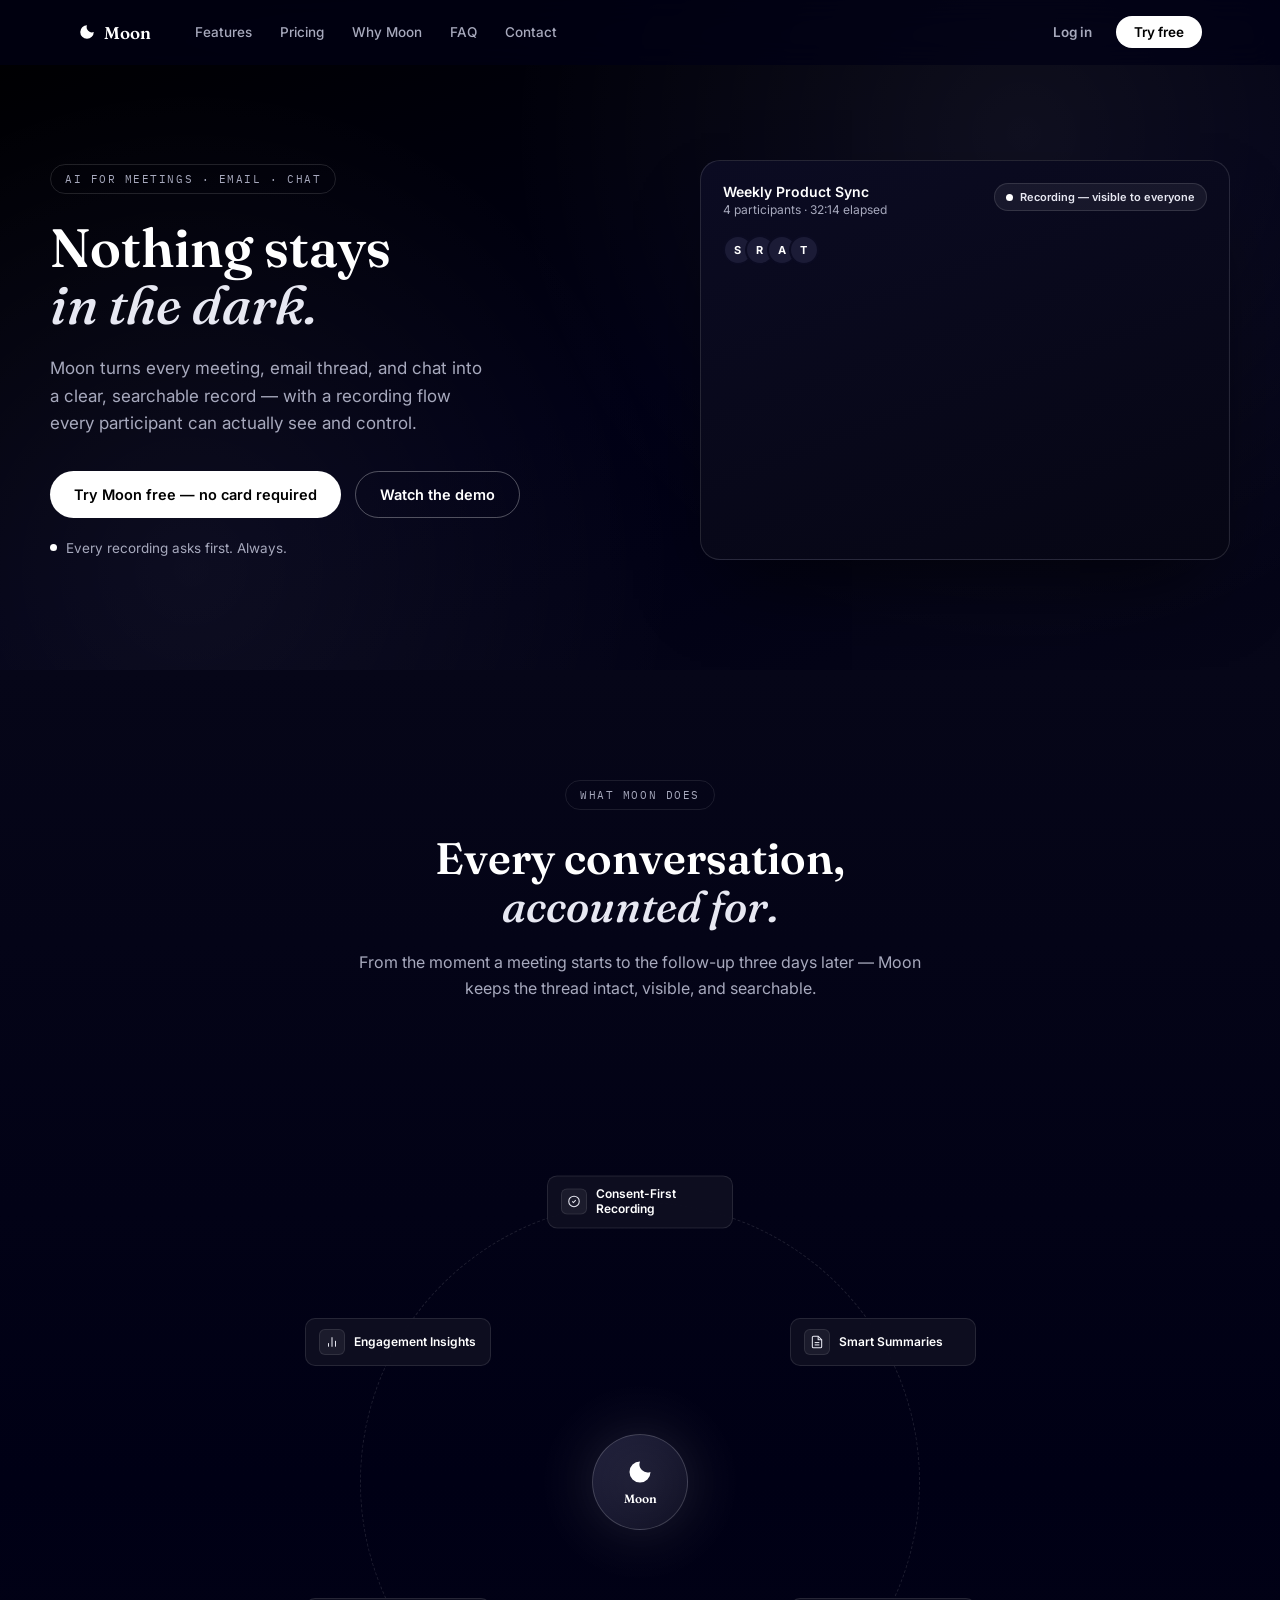
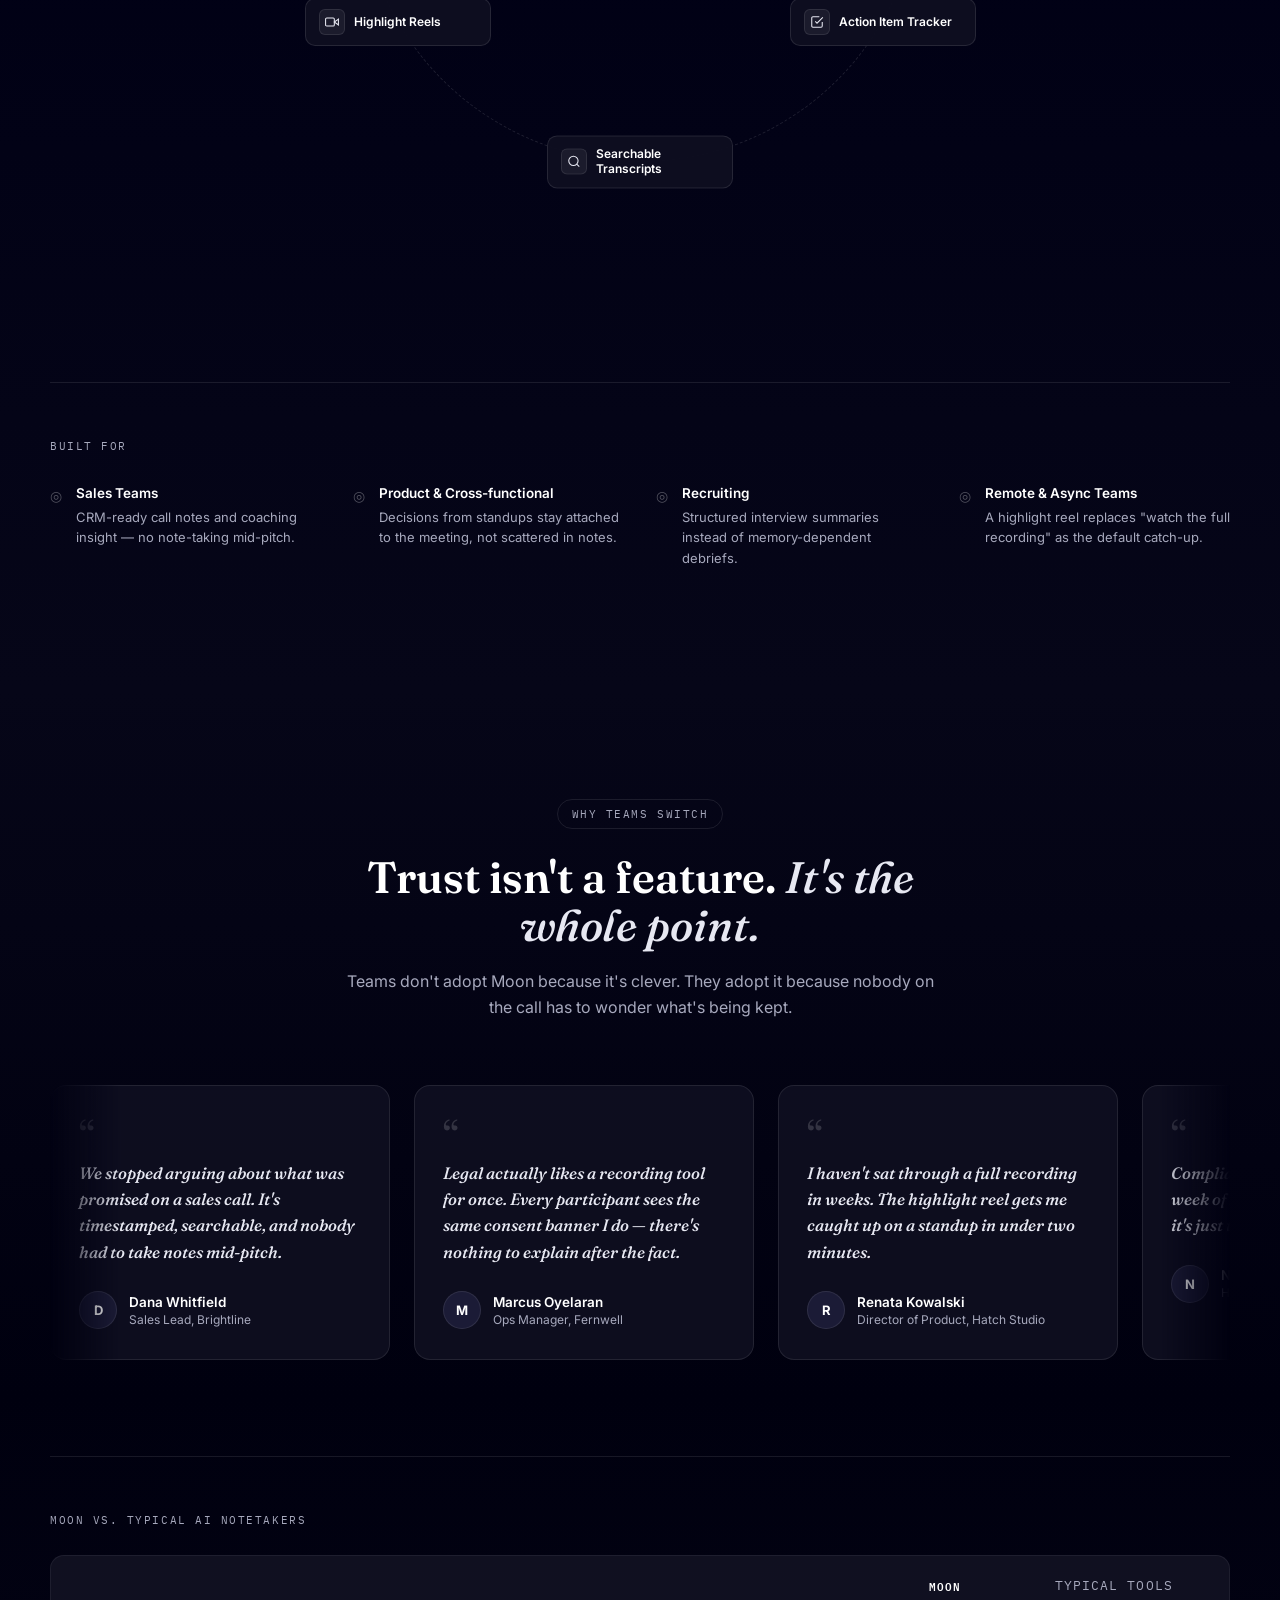
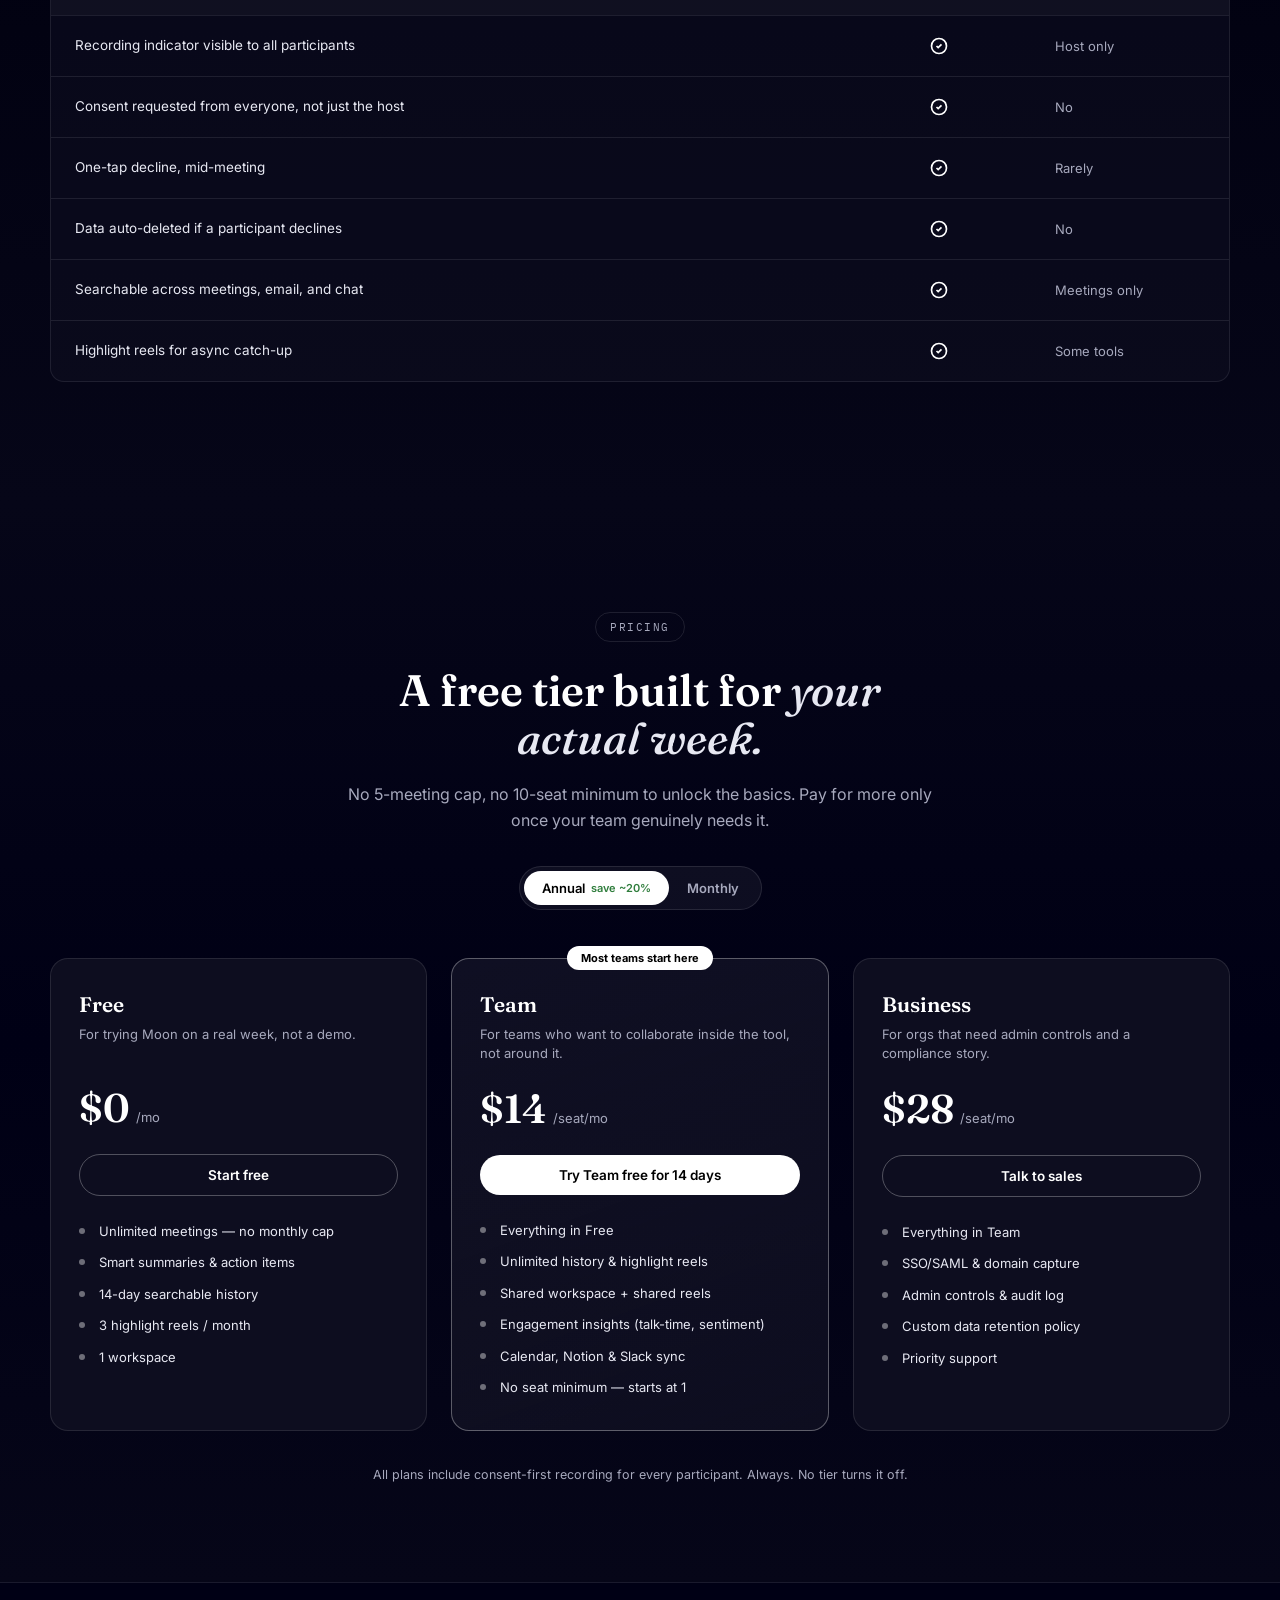
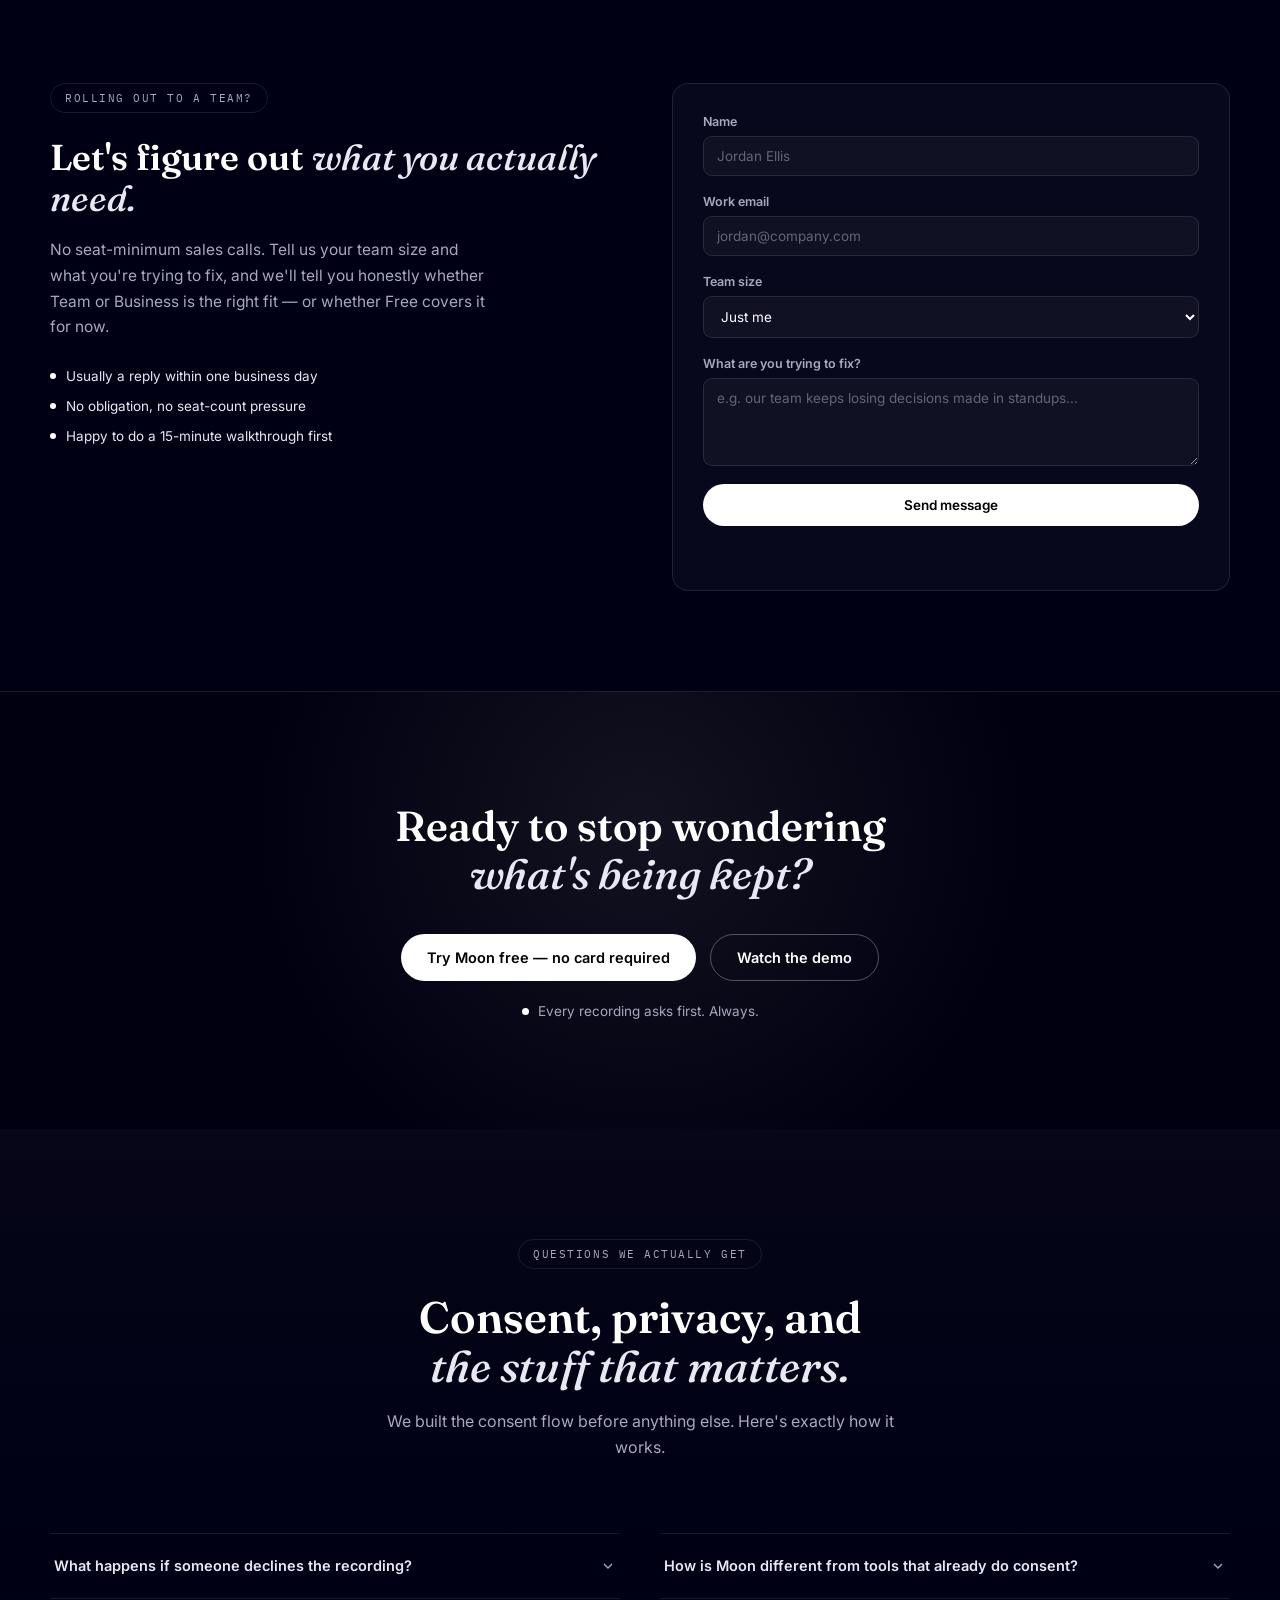
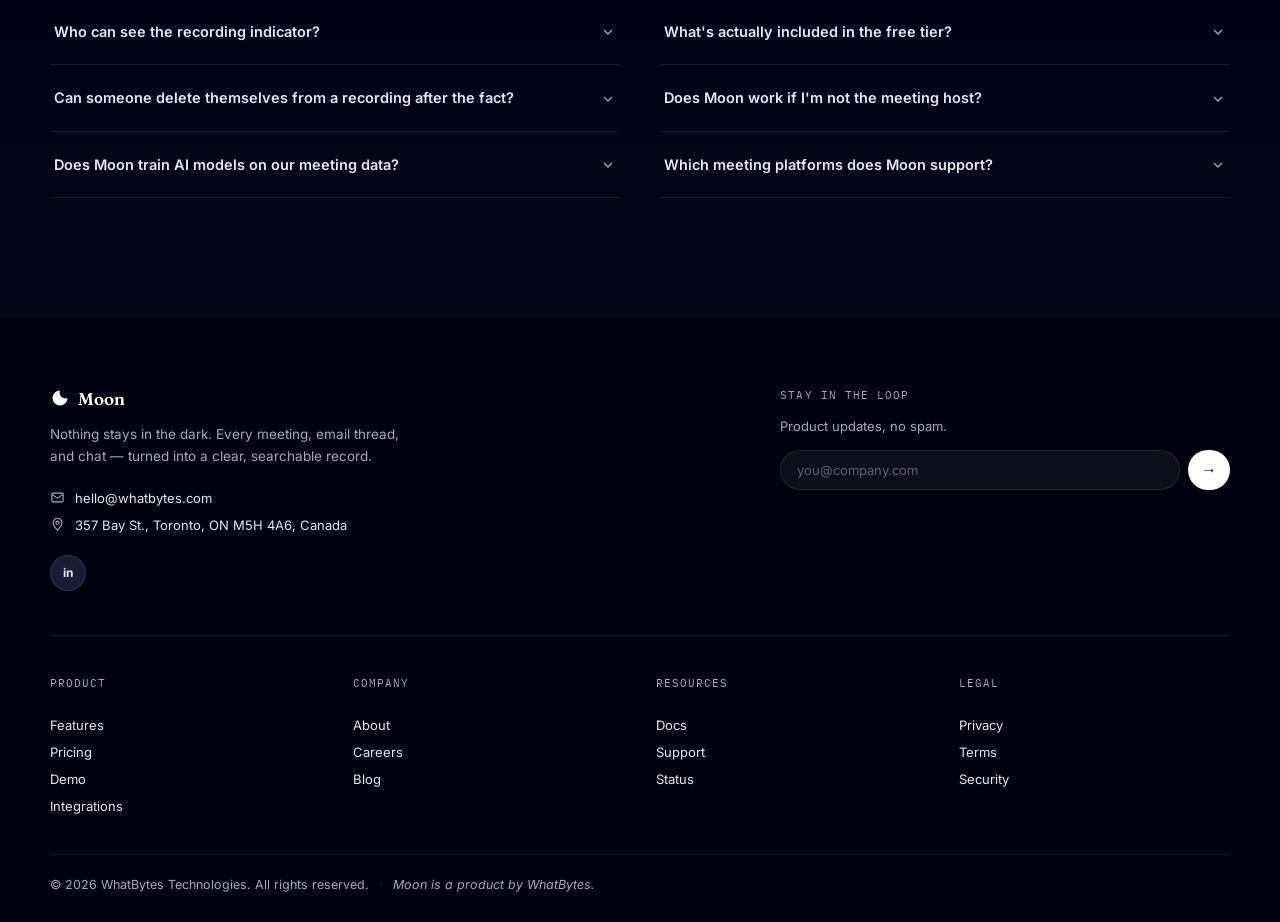
==== commit a5a497fa: "Add files via upload" ====
--- a/index.html
+++ b/index.html
@@ -1687,5 +1687,213 @@
 })();
 </script>
 
+
+<!-- ===================== PRICING CSS + JS (restored) ===================== -->
+<style>
+@import url('https://fonts.googleapis.com/css2?family=Fraunces:ital,opsz,wght@0,9..144,600;0,9..144,700;1,9..144,500&family=Inter:wght@400;500;600;700&family=IBM+Plex+Mono:wght@500&display=swap');
+
+/* ============ shared tokens (scoped per-section, repeated by design) ============ */
+.mpr-pricing, .mco-contact, .mcb-cta, .mft-footer {
+  --navy: #000015;
+  --line: rgba(255,255,255,0.1);
+  --white: #fff;
+  --muted: #A7A9BD;
+  font-family: 'Inter', sans-serif;
+  box-sizing: border-box;
+}
+.mpr-pricing *, .mco-contact *, .mcb-cta *, .mft-footer * { box-sizing: border-box; }
+
+/* ============ Pricing ============ */
+.mpr-pricing {
+  background: linear-gradient(180deg, #060618 0%, var(--navy) 50%, #060618 100%);
+  padding: 110px 28px 100px;
+}
+.mpr-wrap { max-width: 1180px; margin: 0 auto; }
+.mpr-header { text-align: center; max-width: 600px; margin: 0 auto 48px; }
+.mpr-eyebrow {
+  display: inline-block; font-family: 'IBM Plex Mono', monospace;
+  font-size: 11px; letter-spacing: 0.14em; color: var(--muted);
+  border: 1px solid var(--line); padding: 7px 14px; border-radius: 999px; margin-bottom: 24px;
+}
+.mpr-headline { font-family: 'Fraunces', serif; font-weight: 600; font-size: 44px; line-height: 1.1; color: var(--white); margin: 0 0 18px; }
+.mpr-headline em { font-style: italic; font-weight: 500; color: #E7E8F2; }
+.mpr-sub { font-size: 16px; line-height: 1.65; color: var(--muted); margin: 0 0 32px; }
+
+.mpr-toggle {
+  display: inline-flex; background: rgba(255,255,255,0.05); border: 1px solid var(--line);
+  border-radius: 999px; padding: 4px;
+}
+.mpr-toggle-opt {
+  font-family: 'Inter', sans-serif; font-size: 13px; font-weight: 600; color: var(--muted);
+  background: transparent; border: none; padding: 9px 18px; border-radius: 999px; cursor: pointer;
+  display: flex; align-items: center; gap: 6px; transition: background 0.2s ease, color 0.2s ease;
+}
+.mpr-toggle-opt.mpr-toggle-active { background: #fff; color: #000; }
+.mpr-save { font-size: 11px; font-weight: 600; color: #6fae7a; }
+.mpr-toggle-opt.mpr-toggle-active .mpr-save { color: #2f7d3c; }
+
+.mpr-grid { display: grid; grid-template-columns: repeat(3, 1fr); gap: 24px; align-items: stretch; margin-bottom: 36px; }
+.mpr-card {
+  position: relative;
+  background: rgba(14,14,32,0.95); border: 1px solid var(--line); border-radius: 18px;
+  padding: 32px 28px; display: flex; flex-direction: column;
+}
+.mpr-card-featured {
+  border-color: rgba(255,255,255,0.32);
+  background: linear-gradient(160deg, rgba(255,255,255,0.06), rgba(14,14,32,0.95));
+}
+.mpr-badge {
+  position: absolute; top: -13px; left: 50%; transform: translateX(-50%);
+  background: #fff; color: #000; font-size: 11px; font-weight: 700;
+  padding: 5px 14px; border-radius: 999px; white-space: nowrap;
+}
+.mpr-plan-name { font-family: 'Fraunces', serif; font-size: 21px; font-weight: 600; color: var(--white); margin-bottom: 8px; }
+.mpr-plan-desc { font-size: 13px; color: var(--muted); line-height: 1.5; min-height: 38px; }
+.mpr-price { display: flex; align-items: baseline; gap: 6px; margin: 20px 0 22px; }
+.mpr-price-num { font-family: 'Fraunces', serif; font-size: 40px; font-weight: 600; color: #fff; }
+.mpr-price-unit { font-size: 13px; color: var(--muted); }
+.mpr-hide { display: none; }
+
+.mpr-cta {
+  display: block; text-align: center; text-decoration: none; font-weight: 600; font-size: 13.5px;
+  padding: 12px 18px; border-radius: 999px; margin-bottom: 26px; transition: transform 0.2s ease;
+}
+.mpr-cta:hover { transform: translateY(-2px); }
+.mpr-cta-solid { background: #fff; color: #000; }
+.mpr-cta-ghost { background: transparent; color: #fff; border: 1px solid rgba(255,255,255,0.28); }
+
+.mpr-features { list-style: none; margin: 0; padding: 0; display: flex; flex-direction: column; gap: 12px; }
+.mpr-features li {
+  font-size: 13px; color: #E7E8F2; line-height: 1.5; padding-left: 20px; position: relative;
+}
+.mpr-features li::before {
+  content: ''; position: absolute; left: 0; top: 6px; width: 6px; height: 6px; border-radius: 50%;
+  background: rgba(255,255,255,0.4);
+}
+.mpr-footnote { text-align: center; font-size: 12.5px; color: var(--muted); margin: 0; }
+
+/* ============ Contact ============ */
+.mco-contact {
+  background: var(--navy);
+  padding: 100px 28px;
+  border-top: 1px solid var(--line);
+}
+.mco-wrap { max-width: 1180px; margin: 0 auto; display: grid; grid-template-columns: 1fr 1fr; gap: 64px; align-items: start; }
+.mco-eyebrow {
+  display: inline-block; font-family: 'IBM Plex Mono', monospace;
+  font-size: 11px; letter-spacing: 0.14em; color: var(--muted);
+  border: 1px solid var(--line); padding: 7px 14px; border-radius: 999px; margin-bottom: 24px;
+}
+.mco-headline { font-family: 'Fraunces', serif; font-weight: 600; font-size: 36px; line-height: 1.15; color: var(--white); margin: 0 0 18px; }
+.mco-headline em { font-style: italic; font-weight: 500; color: #E7E8F2; }
+.mco-sub { font-size: 15.5px; line-height: 1.65; color: var(--muted); margin: 0 0 28px; max-width: 440px; }
+.mco-points { list-style: none; margin: 0; padding: 0; display: flex; flex-direction: column; gap: 14px; }
+.mco-points li { display: flex; align-items: center; gap: 10px; font-size: 13.5px; color: #E7E8F2; }
+.mco-dot { width: 6px; height: 6px; border-radius: 50%; background: #fff; flex-shrink: 0; }
+
+.mco-form {
+  background: rgba(255,255,255,0.03); border: 1px solid var(--line); border-radius: 16px; padding: 30px;
+  display: flex; flex-direction: column; gap: 18px;
+}
+.mco-field { display: flex; flex-direction: column; gap: 7px; }
+.mco-field label { font-size: 12.5px; font-weight: 600; color: var(--muted); }
+.mco-field input, .mco-field select, .mco-field textarea {
+  background: rgba(255,255,255,0.04); border: 1px solid var(--line); border-radius: 9px;
+  padding: 11px 13px; font-family: 'Inter', sans-serif; font-size: 13.5px; color: #fff; resize: vertical;
+}
+.mco-field input::placeholder, .mco-field textarea::placeholder { color: rgba(167,169,189,0.55); }
+.mco-field input:focus, .mco-field select:focus, .mco-field textarea:focus {
+  outline: none; border-color: rgba(255,255,255,0.4);
+}
+.mco-submit {
+  background: #fff; color: #000; border: none; border-radius: 999px; padding: 13px 20px;
+  font-family: 'Inter', sans-serif; font-weight: 600; font-size: 13.5px; cursor: pointer; transition: transform 0.2s ease;
+}
+.mco-submit:hover { transform: translateY(-2px); }
+.mco-formnote { font-size: 12.5px; color: var(--muted); margin: 0; min-height: 16px; }
+
+/* ============ CTA banner ============ */
+.mcb-cta {
+  background: radial-gradient(circle at 50% 30%, rgba(255,255,255,0.07), transparent 55%), #000010;
+  padding: 110px 28px; text-align: center; border-top: 1px solid var(--line);
+}
+.mcb-wrap { max-width: 720px; margin: 0 auto; }
+.mcb-headline { font-family: 'Fraunces', serif; font-weight: 600; font-size: 42px; line-height: 1.15; color: var(--white); margin: 0 0 36px; }
+.mcb-headline em { font-style: italic; font-weight: 500; color: #E7E8F2; }
+.mcb-ctas { display: flex; gap: 14px; justify-content: center; flex-wrap: wrap; margin-bottom: 22px; }
+.mcb-btn {
+  display: inline-flex; align-items: center; justify-content: center; padding: 14px 26px; border-radius: 999px;
+  font-weight: 600; font-size: 14.5px; text-decoration: none; transition: transform 0.2s ease;
+}
+.mcb-btn:hover { transform: translateY(-2px); }
+.mcb-btn-primary { background: #fff; color: #000; }
+.mcb-btn-ghost { background: transparent; color: #fff; border: 1px solid rgba(255,255,255,0.3); }
+.mcb-trust { display: flex; align-items: center; justify-content: center; gap: 9px; font-size: 13.5px; color: var(--muted); }
+.mcb-trust-dot { width: 7px; height: 7px; border-radius: 50%; background: #fff; }
+
+/* ============ Footer ============ */
+.mft-footer { background: #000010; padding: 70px 28px 30px; }
+.mft-wrap { max-width: 1180px; margin: 0 auto; }
+.mft-top { display: grid; grid-template-columns: 1.6fr repeat(4, 1fr); gap: 32px; padding-bottom: 48px; border-bottom: 1px solid var(--line); }
+.mft-logo { display: flex; align-items: center; gap: 8px; font-family: 'Fraunces', serif; font-weight: 600; font-size: 16px; color: #fff; margin-bottom: 10px; }
+.mft-tagline { font-size: 13px; color: var(--muted); margin: 0; }
+.mft-col-title { font-family: 'IBM Plex Mono', monospace; font-size: 10.5px; letter-spacing: 0.1em; color: var(--muted); margin-bottom: 16px; text-transform: uppercase; }
+.mft-col { display: flex; flex-direction: column; gap: 11px; }
+.mft-col a { font-size: 13px; color: #E7E8F2; text-decoration: none; }
+.mft-col a:hover { color: #fff; }
+.mft-bottom { display: flex; justify-content: space-between; align-items: center; padding-top: 26px; flex-wrap: wrap; gap: 14px; }
+.mft-bottom span { font-size: 12.5px; color: var(--muted); }
+.mft-social { display: flex; gap: 18px; }
+.mft-social a { font-size: 12.5px; color: var(--muted); text-decoration: none; }
+.mft-social a:hover { color: #fff; }
+
+/* ============ Responsive ============ */
+@media (max-width: 980px) {
+  .mpr-grid { grid-template-columns: 1fr; max-width: 420px; margin-left: auto; margin-right: auto; }
+  .mco-wrap { grid-template-columns: 1fr; gap: 40px; }
+  .mft-top { grid-template-columns: repeat(2, 1fr); row-gap: 36px; }
+}
+@media (max-width: 480px) {
+  .mpr-pricing, .mco-contact, .mcb-cta { padding-left: 18px; padding-right: 18px; }
+  .mpr-headline, .mcb-headline { font-size: 30px; }
+  .mco-headline { font-size: 28px; }
+  .mft-top { grid-template-columns: 1fr; }
+  .mcb-ctas { flex-direction: column; }
+  .mcb-btn { width: 100%; }
+}
+</style>
+<script>
+(function(){
+  var toggle = document.getElementById('mprToggle');
+  if(!toggle) return;
+  var opts = toggle.querySelectorAll('.mpr-toggle-opt');
+  var annualEls = document.querySelectorAll('.mpr-price-annual');
+  var monthlyEls = document.querySelectorAll('.mpr-price-monthly');
+
+  opts.forEach(function(opt){
+    opt.addEventListener('click', function(){
+      opts.forEach(function(o){ o.classList.remove('mpr-toggle-active'); });
+      opt.classList.add('mpr-toggle-active');
+      var mode = opt.getAttribute('data-mode');
+      if(mode === 'annual'){
+        annualEls.forEach(function(el){ el.classList.remove('mpr-hide'); });
+        monthlyEls.forEach(function(el){ el.classList.add('mpr-hide'); });
+      } else {
+        annualEls.forEach(function(el){ el.classList.add('mpr-hide'); });
+        monthlyEls.forEach(function(el){ el.classList.remove('mpr-hide'); });
+      }
+    });
+  });
+
+  var form = document.getElementById('mcoForm');
+  var note = document.getElementById('mcoNote');
+  if(form){
+    form.addEventListener('submit', function(e){
+      e.preventDefault();
+      note.textContent = "This is a static preview — wire this up to your form handler before launch.";
+    });
+  }
+})();
+</script>
 </body>
 </html>
